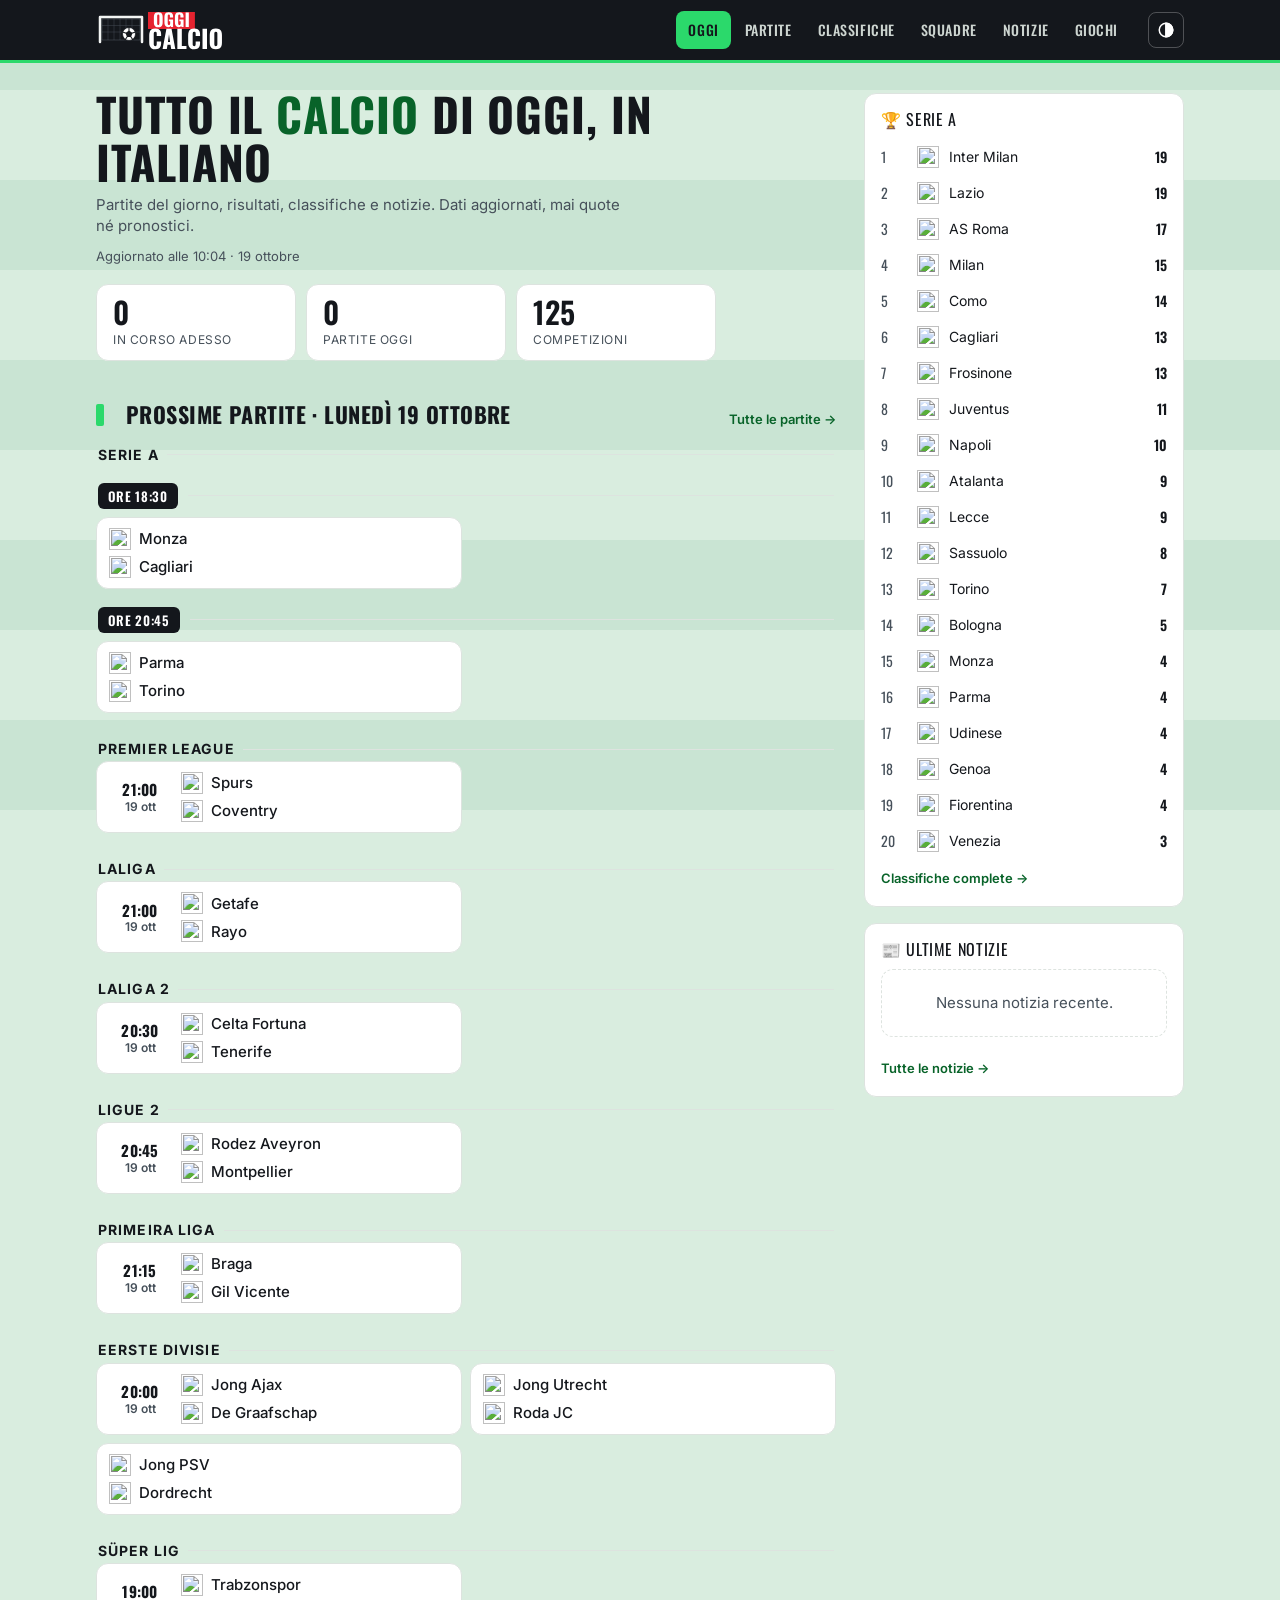
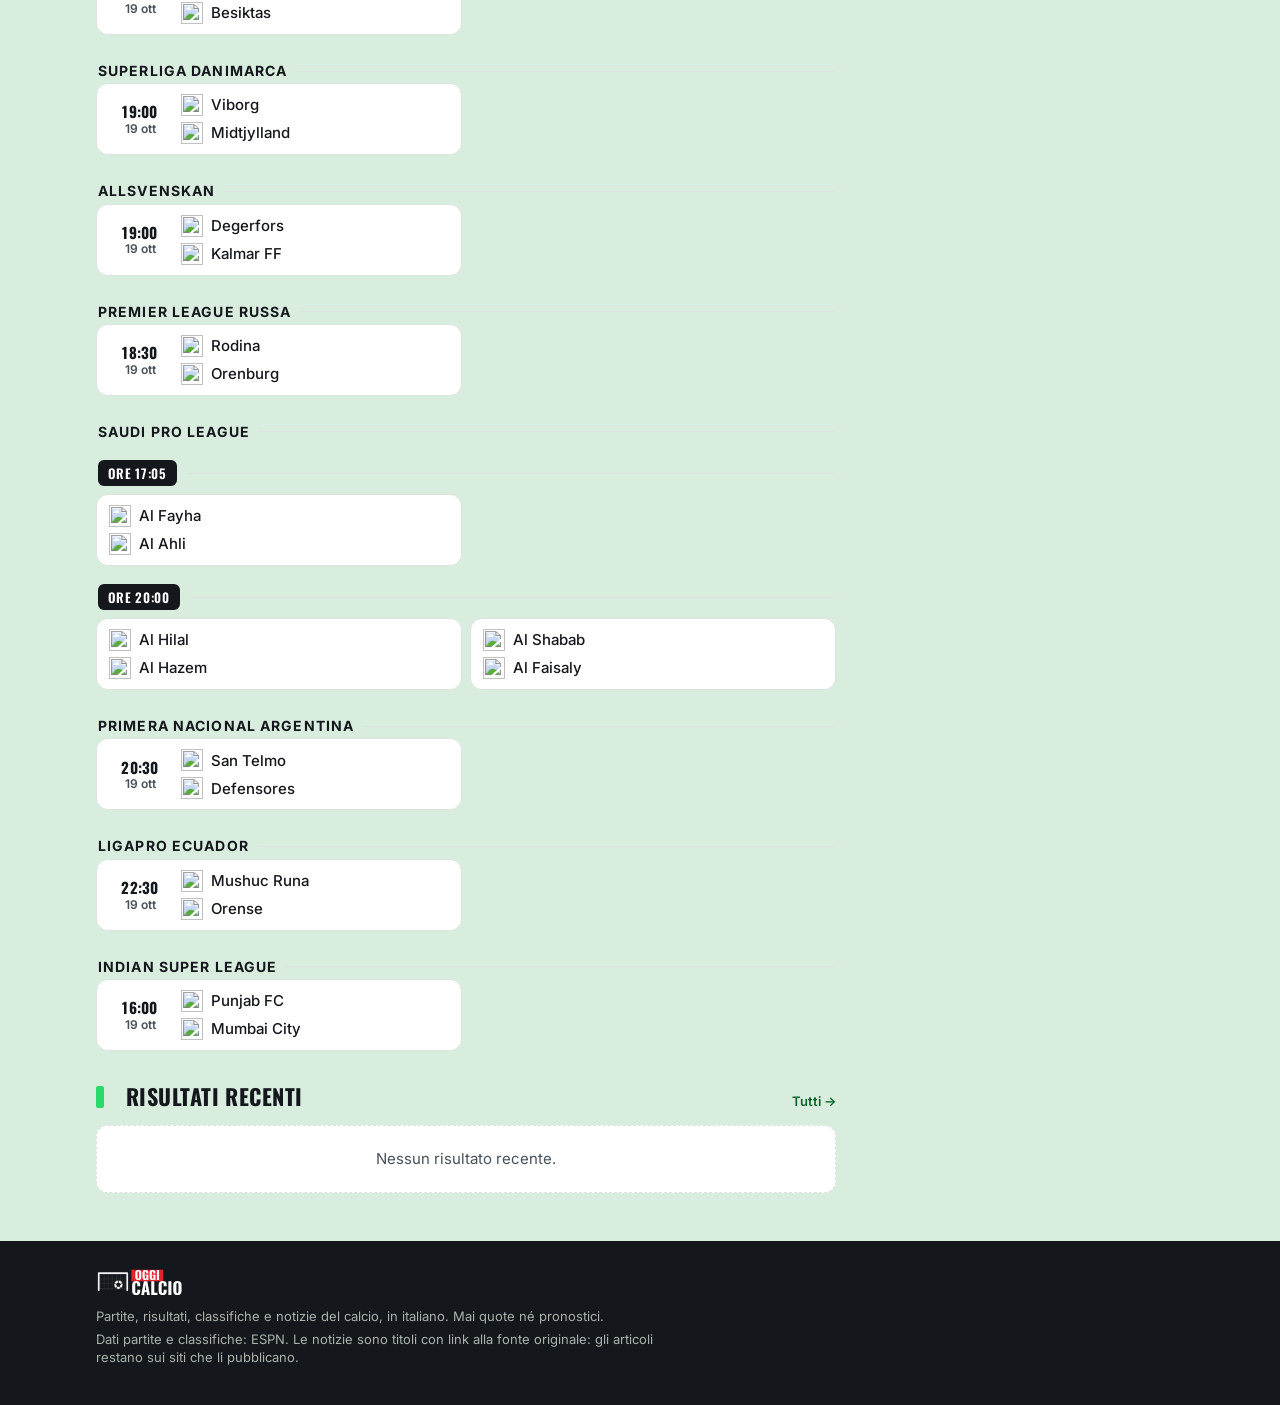
==== index.html @ 5e2169d1 "Stemma e nome squadra cliccabili: aprono la rosa per ruolo Co-Authored-By: Claude Sonnet 5.5 <norepl" ====
<!doctype html>
<html lang="it">
<head>
<meta charset="utf-8">
<meta name="viewport" content="width=device-width, initial-scale=1">
<link rel="icon" type="image/png" href="img/favicon-64.png?v=2">
<link rel="apple-touch-icon" href="img/apple-touch-icon.png?v=2">
<link rel="manifest" href="manifest.json">
<meta name="apple-mobile-web-app-capable" content="yes">
<meta name="mobile-web-app-capable" content="yes">
<meta name="apple-mobile-web-app-title" content="Calcio Oggi">
<meta name="theme-color" content="#14171c">
<title>Calcio Oggi — Partite, risultati e classifiche del calcio</title>
<meta name="description" content="Partite di oggi, risultati, classifiche di Serie A, Champions e dei principali campionati, e le notizie dal mondo del calcio, in italiano.">
<meta property="og:type" content="website">
<meta property="og:site_name" content="Calcio Oggi">
<meta property="og:title" content="Calcio Oggi — Partite, risultati e classifiche del calcio">
<meta property="og:description" content="Partite di oggi, risultati, classifiche di Serie A, Champions e dei principali campionati, e le notizie dal mondo del calcio, in italiano.">
<meta property="og:image" content="https://giovannirosso05-code.github.io/calcio-oggi/img/og-image.png">
<meta property="og:url" content="https://giovannirosso05-code.github.io/calcio-oggi/index.html">
<meta name="twitter:card" content="summary_large_image">
<link rel="canonical" href="https://giovannirosso05-code.github.io/calcio-oggi/index.html">
<link rel="preconnect" href="https://fonts.googleapis.com">
<link rel="preconnect" href="https://fonts.gstatic.com" crossorigin>
<link href="https://fonts.googleapis.com/css2?family=Oswald:wght@500;600;700&family=Inter:wght@400;500;600;700&display=swap" rel="stylesheet">
<link rel="stylesheet" href="css/style.css?v=11">
<script>try{var t=localStorage.getItem("tema");if(t!=="chiaro"&&t!=="scuro")t=matchMedia("(prefers-color-scheme: dark)").matches?"scuro":"chiaro";document.documentElement.dataset.tema=t}catch(e){document.documentElement.dataset.tema="chiaro"}</script>
</head>
<body>
<a class="skip" href="#contenuto">Vai al contenuto</a>
<header id="site-header" class="site-header"></header>
<main id="contenuto">
<div class="container">
  <div class="home-layout">
    <section class="hero home-hero">
      <h1>Tutto il <span class="accent">calcio</span> di oggi, in italiano</h1>
      <p>Partite del giorno, risultati, classifiche e notizie. Dati aggiornati, mai quote né pronostici.</p>
      <div class="agg" id="agg"></div>
      <div class="stat-strip" id="stat-strip"></div>
    </section>
    <aside class="home-aside">
      <div class="widget">
        <div class="widget-titolo">🏆 Serie A</div>
        <div id="mini-serie-a" data-carica></div>
        <a class="widget-tutti" href="classifiche.html">Classifiche complete →</a>
      </div>
      <div class="widget">
        <div class="widget-titolo">📰 Ultime notizie</div>
        <div id="mini-notizie" data-carica style="padding:0 16px 4px"></div>
        <a class="widget-tutti" href="notizie.html">Tutte le notizie →</a>
      </div>
    </aside>
    <div class="home-main">
      <div id="blocco-live" hidden>
        <h2 class="section-title"><span><i class="live-punto" aria-hidden="true"></i> In campo adesso</span></h2>
        <div id="live"></div>
      </div>
      <h2 class="section-title"><span id="titolo-oggi">Partite di oggi</span> <a class="tutti" href="partite.html">Tutte le partite →</a></h2>
      <div id="oggi" data-carica><div class="vuoto">Caricamento…</div></div>
      <h2 class="section-title"><span>Risultati recenti</span> <a class="tutti" href="partite.html">Tutti →</a></h2>
      <div id="recenti" data-carica></div>
    </div>
  </div>
</div>
</main>
<footer id="site-footer" class="site-footer"></footer>
<script type="module" src="js/home.js?v=11"></script>
</body>
</html>
---- css/style.css ----
/* Calcio Oggi — stesso impianto di Smash Oggi: header scuro, box colorato, sezioni a card, tema chiaro/scuro */
:root {
  --scuro: #14171c;
  --accento: #2bd96b;
  --accento-testo: #086329;
  --bg: #d9eddf;
  --card: #ffffff;
  --testo: #14171c;
  --tenue: #46505a;
  --linea: #dde3df;
  --live: #e5384b;
  --zona-ok: #2bd96b;
  --raggio: 12px;
  --font: "Inter", -apple-system, BlinkMacSystemFont, "Segoe UI", sans-serif;
  --font-titoli: "Oswald", "Arial Narrow", Impact, sans-serif;
  --erba-1: #d9eddf;
  --erba-2: #c9e4d3;
  color-scheme: light;
}
:root[data-tema="scuro"] {
  --bg: #0b0d10;
  --card: #161a20;
  --testo: #eef2ef;
  --tenue: #9aa5ae;
  --linea: #262c34;
  --accento-testo: #2bd96b;
  --erba-1: #11301f;
  --erba-2: #0b2015;
  color-scheme: dark;
}
* { box-sizing: border-box; }
html { -webkit-text-size-adjust: 100%; }
body { margin: 0; min-height: 100vh; display: flex; flex-direction: column; font: 15px/1.45 var(--font); background: var(--bg); color: var(--testo); }
/* sfondo: strisce d'erba e le linee di un campo da calcio, morbide, dietro a schede che restano su fondo pieno */
body::before { content: ""; position: fixed; inset: 0; z-index: -1; pointer-events: none;
  background: repeating-linear-gradient(0deg, var(--erba-1) 0, var(--erba-1) 90px, var(--erba-2) 90px, var(--erba-2) 180px); }
a { color: inherit; text-decoration: none; }
img { max-width: 100%; }
button { font: inherit; color: inherit; cursor: pointer; }
.container { max-width: 1120px; margin: 0 auto; padding: 0 16px; }
.skip { position: absolute; left: -999px; }
.skip:focus { left: 8px; top: 8px; background: var(--accento); color: var(--scuro); padding: 8px 12px; z-index: 99; }
:focus-visible { outline: 3px solid var(--accento); outline-offset: 2px; }

/* ---------- Header ---------- */
main { flex: 1 0 auto; }
.site-header { background: var(--scuro); color: #fff; position: sticky; top: 0; z-index: 20; border-bottom: 3px solid var(--accento); }
.site-header .container { display: flex; align-items: center; gap: 18px; min-height: 60px; }
.logo { display: flex; align-items: center; }
.logo img { height: 44px; width: auto; display: block; }
.nav { display: flex; gap: 2px; margin-left: auto; overflow-x: auto; scrollbar-width: none; }
.nav::-webkit-scrollbar { display: none; }
.nav a { padding: 9px 12px; border-radius: 8px; font-family: var(--font-titoli); font-weight: 500; letter-spacing: .04em; text-transform: uppercase; font-size: 14px; color: #cdd5d0; white-space: nowrap; }
.nav a:hover { background: rgba(255, 255, 255, .08); color: #fff; }
.nav a[aria-current="page"] { background: var(--accento); color: var(--scuro); }
.tema-btn { display: grid; place-items: center; background: transparent; border: 1px solid rgba(255, 255, 255, .25); border-radius: 8px; width: 36px; height: 36px; color: #fff; flex: none; }
@media (max-width: 720px) {
  .site-header .container { flex-wrap: wrap; padding-top: 8px; padding-bottom: 8px; gap: 8px 12px; }
  .logo img { height: 38px; }
  .nav { order: 3; width: 100%; margin-left: 0; }
  .tema-btn { margin-left: auto; }
}

/* ---------- Hero e titoli ---------- */
.hero { padding: 26px 0 8px; }
.hero h1, .section-title { font-family: var(--font-titoli); text-transform: uppercase; letter-spacing: .02em; margin: 0; }
.hero h1 { font-size: clamp(30px, 6vw, 46px); line-height: 1.05; }
.accent { color: var(--accento-testo); }
.hero p { color: var(--tenue); margin: 8px 0 0; max-width: 60ch; }
.agg { color: var(--tenue); font-size: 13px; margin-top: 10px; }
.section-title { font-size: 22px; margin: 30px 0 12px; display: flex; align-items: baseline; justify-content: space-between; gap: 12px; }
.section-title::before { content: ""; width: 8px; height: 22px; background: var(--accento); border-radius: 2px; align-self: center; margin-right: 10px; flex: none; }
.section-title > span { flex: 1; }
.tutti { font-family: var(--font); font-size: 13px; text-transform: none; letter-spacing: 0; color: var(--accento-testo); font-weight: 600; }
.nota { color: var(--tenue); font-size: 13px; }
.vuoto { background: var(--card); border: 1px dashed var(--linea); border-radius: var(--raggio); padding: 22px; text-align: center; color: var(--tenue); }

/* ---------- Numeri ---------- */
.stat-strip { display: flex; gap: 10px; margin-top: 18px; flex-wrap: wrap; }
.stat { background: var(--card); border: 1px solid var(--linea); border-radius: var(--raggio); padding: 10px 16px; min-width: 100px; flex: 1 1 0; max-width: 200px; }
.stat .value { font-family: var(--font-titoli); font-size: 30px; font-weight: 600; display: flex; align-items: center; gap: 8px; line-height: 1.1; }
.stat .label { color: var(--tenue); font-size: 12px; text-transform: uppercase; letter-spacing: .05em; }
.live-punto { width: 10px; height: 10px; border-radius: 50%; background: var(--live); display: inline-block; animation: pulsa 1.4s infinite; }
@keyframes pulsa { 50% { opacity: .25; } }
@media (prefers-reduced-motion: reduce) { .live-punto { animation: none; } }

/* ---------- Layout home ---------- */
.home-layout { display: grid; grid-template-columns: minmax(0, 1fr) 320px; gap: 0 28px; }
.home-aside { grid-column: 2; grid-row: 1 / span 2; padding-top: 30px; display: flex; flex-direction: column; gap: 16px; }
.home-hero { grid-column: 1; }
.home-main { grid-column: 1; }
@media (max-width: 900px) {
  /* su telefono prima le partite, poi i box laterali */
  .home-layout { display: flex; flex-direction: column; }
  .home-hero { order: 1; }
  .home-main { order: 2; }
  .home-aside { order: 3; padding-top: 10px; }
}
.widget { background: var(--card); border: 1px solid var(--linea); border-radius: var(--raggio); padding: 14px 0 6px; overflow: hidden; }
.widget-titolo { font-family: var(--font-titoli); text-transform: uppercase; letter-spacing: .04em; font-size: 16px; padding: 0 16px 8px; }
.widget-tutti { display: block; padding: 10px 16px 12px; font-size: 13px; font-weight: 600; color: var(--accento-testo); }

/* ---------- Partite ---------- */
.gruppo-lega { margin-bottom: 26px; }
.lega-nome { font-size: 14px; font-weight: 700; text-transform: uppercase; letter-spacing: .08em; color: var(--testo); margin: 14px 2px 2px; display: flex; align-items: center; gap: 8px; }
.lega-nome::after { content: ""; flex: 1; height: 1px; background: var(--linea); }
.fascia { display: flex; align-items: center; gap: 10px; margin: 18px 2px 8px; font: 600 13px var(--font-titoli); letter-spacing: .06em; text-transform: uppercase; color: var(--testo); }
.fascia span { background: var(--scuro); color: #fff; border-radius: 6px; padding: 3px 10px; }
.fascia::after { content: ""; flex: 1; height: 1px; background: var(--linea); }
:root[data-tema="scuro"] .fascia span { background: var(--accento); color: var(--scuro); }
.griglia-partite { display: grid; grid-template-columns: repeat(auto-fill, minmax(290px, 1fr)); gap: 8px; }
.partita { display: grid; grid-template-columns: 62px 1fr auto; align-items: center; gap: 10px; background: var(--card); border: 1px solid var(--linea); border-radius: var(--raggio); padding: 10px 12px; position: relative; }
.partita.senza-stato { grid-template-columns: 1fr auto; }
.partita.live { border-color: var(--live); box-shadow: 0 0 0 1px var(--live) inset; }
.p-stato { font-size: 12px; color: var(--tenue); line-height: 1.25; text-align: center; font-weight: 600; }
.p-stato b { display: block; font-size: 15px; color: var(--testo); font-family: var(--font-titoli); letter-spacing: .02em; }
.partita.live .p-stato { color: var(--live); }
.partita.live .p-stato b { color: var(--live); }
.p-squadre { display: flex; flex-direction: column; gap: 6px; min-width: 0; }
.p-sq { display: flex; align-items: center; gap: 8px; min-width: 0; }
.p-sq img, .logo-sq { width: 22px; height: 22px; object-fit: contain; flex: none; }
.logo-sq-vuoto { width: 22px; height: 22px; border-radius: 50%; background: var(--linea); flex: none; }
.p-sq span { overflow: hidden; text-overflow: ellipsis; white-space: nowrap; font-weight: 500; }
.p-sq.vince span { font-weight: 700; }
.p-gol { display: flex; flex-direction: column; gap: 6px; text-align: right; font-family: var(--font-titoli); font-size: 18px; font-weight: 600; min-width: 22px; }
.p-gol b { line-height: 22px; height: 22px; }
.p-sq.vince + .p-sq, .p-sq + .p-sq.vince { }
.partita-link { position: absolute; inset: 0; border-radius: var(--raggio); }
.partita { cursor: default; }

/* ---------- Filtri e navigazione giorno ---------- */
.filtri { display: flex; flex-wrap: wrap; gap: 8px; margin: 14px 0; }
.pill { background: var(--card); border: 1px solid var(--linea); border-radius: 999px; padding: 6px 14px; font-size: 14px; font-weight: 500; }
.pill:has(.lg) { display: inline-flex; align-items: center; gap: 8px; padding: 6px 14px 6px 10px; }
.lg { width: 20px; height: 20px; object-fit: contain; }
.lg-scuro { display: none; }
:root[data-tema="scuro"] .lg-chiaro { display: none; }
:root[data-tema="scuro"] .lg-scuro { display: inline; }
.pill[aria-pressed="true"], .pill[aria-selected="true"] { background: var(--scuro); color: #fff; border-color: var(--scuro); }
:root[data-tema="scuro"] .pill[aria-pressed="true"], :root[data-tema="scuro"] .pill[aria-selected="true"] { background: var(--accento); color: var(--scuro); border-color: var(--accento); }
.giorno-nav { display: flex; align-items: center; gap: 8px; margin: 16px 0 4px; flex-wrap: wrap; }
.giorno-freccia { width: 40px; height: 40px; border-radius: 10px; border: 1px solid var(--linea); background: var(--card); font-size: 20px; }
.giorno-freccia:disabled { opacity: .35; cursor: default; }
.giorno-scelta { position: relative; display: flex; align-items: center; gap: 8px; border: 1px solid var(--linea); background: var(--card); border-radius: 10px; padding: 0 14px; height: 40px; font-weight: 600; min-width: 190px; justify-content: center; }
.giorno-scelta input { position: absolute; inset: 0; opacity: 0; width: 100%; cursor: pointer; }

/* ---------- Classifiche ---------- */
.tabella-wrap { background: var(--card); border: 1px solid var(--linea); border-radius: var(--raggio); overflow-x: auto; }
table.classifica { width: 100%; border-collapse: collapse; font-variant-numeric: tabular-nums; }
.classifica th, .classifica td { padding: 9px 8px; text-align: center; border-bottom: 1px solid var(--linea); white-space: nowrap; }
.classifica th { font-size: 11px; text-transform: uppercase; letter-spacing: .06em; color: var(--tenue); font-weight: 700; }
.classifica tr:last-child td { border-bottom: 0; }
.classifica td.sq { text-align: left; }
.classifica .sq-cella { display: flex; align-items: center; gap: 8px; font-weight: 600; }
.classifica .pos { width: 40px; border-left: 4px solid transparent; font-family: var(--font-titoli); font-weight: 600; }
.classifica .pt { font-family: var(--font-titoli); font-size: 17px; font-weight: 600; }
.classifica .opz { display: table-cell; }
@media (max-width: 640px) { .classifica .opz { display: none; } }
.legenda { display: flex; flex-wrap: wrap; gap: 6px 16px; margin: 10px 2px 0; font-size: 12px; color: var(--tenue); }
.legenda i { display: inline-block; width: 10px; height: 10px; border-radius: 2px; margin-right: 6px; vertical-align: -1px; }
.riga-mini { display: grid; grid-template-columns: 26px 22px 1fr auto; gap: 10px; align-items: center; padding: 7px 16px; font-size: 14px; }
.riga-mini .pos { color: var(--tenue); font-family: var(--font-titoli); }
.riga-mini .pt { font-family: var(--font-titoli); font-weight: 600; }

/* ---------- Notizie ---------- */
.lista-notizie { display: grid; gap: 8px; }
.notizia { display: block; background: var(--card); border: 1px solid var(--linea); border-radius: var(--raggio); padding: 12px 14px; }
.notizia:hover { border-color: var(--accento); }
.notizia b { display: block; font-weight: 600; line-height: 1.3; }
.notizia small { color: var(--tenue); display: block; margin-top: 4px; font-size: 12px; }
.notizia .fonte { color: var(--accento-testo); font-weight: 700; }
.notizia p { margin: 6px 0 0; color: var(--tenue); font-size: 13px; }
.badge-cit { display: inline-block; background: var(--accento); color: var(--scuro); font-size: 11px; font-weight: 700; padding: 1px 7px; border-radius: 999px; margin-right: 6px; vertical-align: 1px; }

/* ---------- Footer ---------- */
.site-footer { margin-top: 48px; background: var(--scuro); color: #a9b3ac; padding: 26px 0 34px; font-size: 13px; }
.site-footer img { height: 30px; margin-bottom: 10px; display: block; }
.site-footer p { margin: 4px 0; max-width: 70ch; }
.site-footer a { color: #fff; text-decoration: underline; }

/* ---------- Giochi ---------- */
.filtri { display: flex; gap: 8px; flex-wrap: wrap; margin: 14px 0; }
.gioco { background: var(--card); border: 1px solid var(--linea); border-radius: var(--raggio); padding: 18px; max-width: 640px; }
.gioco h2 { font-family: var(--font-titoli); text-transform: uppercase; margin: 0 0 4px; font-size: 24px; }
.gioco .regola { color: var(--tenue); margin: 0 0 14px; }
.gioco .stato { display: flex; justify-content: space-between; gap: 10px; font-weight: 600; margin-bottom: 10px; flex-wrap: wrap; }
.barra { height: 10px; background: var(--linea); border-radius: 99px; overflow: hidden; margin-bottom: 14px; }
.barra > i { display: block; height: 100%; background: var(--accento); transition: width .3s; }
.barra.basso > i { background: var(--live); }
.btn { background: var(--accento); color: var(--scuro); border: 0; border-radius: 10px; padding: 11px 18px; font-weight: 700; }
.btn.sec { background: var(--card); color: var(--testo); border: 1px solid var(--linea); }
.btn:disabled { opacity: .45; cursor: default; }
.gioco input[type=range] { width: 100%; accent-color: var(--accento); }
.grande { font-family: var(--font-titoli); font-size: 40px; line-height: 1.1; }
.esito { margin: 12px 0; padding: 10px 12px; border-radius: 10px; background: var(--bg); }
.esito.ok { border-left: 4px solid var(--accento); }
.esito.no { border-left: 4px solid var(--live); }
.opzioni { display: grid; gap: 8px; margin-top: 12px; }
.opzioni button { text-align: left; background: var(--bg); border: 1px solid var(--linea); border-radius: 10px; padding: 11px 14px; font-weight: 500; }
.opzioni button.giusta { border-color: var(--accento); background: color-mix(in srgb, var(--accento) 25%, var(--card)); }
.opzioni button.sbagliata { border-color: var(--live); }
.lavagna { width: 100%; height: auto; border-radius: 10px; background: #1c6b3a; display: block; }
.azioni { display: flex; gap: 8px; flex-wrap: wrap; margin-top: 12px; }
.rosa { display: grid; grid-template-columns: repeat(auto-fill, minmax(150px, 1fr)); gap: 8px; margin: 12px 0; }
.rosa button { text-align: left; background: var(--bg); border: 2px solid var(--linea); border-radius: 10px; padding: 8px 10px; }
.rosa button[aria-pressed="true"] { border-color: var(--accento); background: color-mix(in srgb, var(--accento) 20%, var(--card)); }
.rosa b { display: block; } .rosa small { color: var(--tenue); }
.eventi { padding-left: 20px; } .eventi li { margin: 6px 0; }
.nota { color: var(--tenue); font-size: 12px; margin-top: 14px; }

.video { position: relative; aspect-ratio: 16/9; margin: 12px 0; border-radius: 10px; overflow: hidden; background: #000; }
.video iframe { position: absolute; inset: 0; width: 100%; height: 100%; border: 0; }
/* il filtro attivo è scuro nel tema chiaro (e chiaro nel tema scuro): lo stemma usa la versione che si legge */
.pill[aria-pressed="true"] .lg-chiaro, .pill[aria-selected="true"] .lg-chiaro { display: none; }
.pill[aria-pressed="true"] .lg-scuro, .pill[aria-selected="true"] .lg-scuro { display: inline; }
:root[data-tema="scuro"] .pill[aria-pressed="true"] .lg-scuro, :root[data-tema="scuro"] .pill[aria-selected="true"] .lg-scuro { display: none; }
:root[data-tema="scuro"] .pill[aria-pressed="true"] .lg-chiaro, :root[data-tema="scuro"] .pill[aria-selected="true"] .lg-chiaro { display: inline; }

/* ---------- riquadri: giochi e campionati ---------- */
.carte { display: grid; grid-template-columns: repeat(auto-fill, minmax(230px, 1fr)); gap: 14px; margin: 8px 0 24px; }
.carta { display: flex; flex-direction: column; background: var(--card); border: 1px solid var(--linea); border-top: 4px solid var(--accento); border-radius: var(--raggio); padding: 18px; min-height: 170px; transition: transform .12s, box-shadow .12s; }
.carta:hover, .carta-lega:hover { transform: translateY(-2px); box-shadow: 0 6px 18px rgba(0,0,0,.12); }
.carta h2 { font: 700 22px var(--font-titoli); text-transform: uppercase; margin: 0 0 8px; }
.carta p { margin: 0; color: var(--tenue); font-size: 14px; flex: 1; }
.carta .vai { margin-top: 12px; font-weight: 700; color: var(--accento-testo, var(--testo)); }
.carte-lega { grid-template-columns: repeat(auto-fill, minmax(160px, 1fr)); }
.carta-lega { display: flex; flex-direction: column; align-items: center; justify-content: center; gap: 12px; background: var(--card); border: 1px solid var(--linea); border-radius: var(--raggio); padding: 22px 12px; min-height: 150px; text-align: center; font: 600 17px var(--font-titoli); text-transform: uppercase; transition: transform .12s, box-shadow .12s; }
.carta-lega .lg { width: 64px; height: 64px; }
.titolo-lega { display: flex; align-items: center; gap: 12px; font: 700 28px var(--font-titoli); text-transform: uppercase; margin: 6px 0 12px; }
.titolo-lega .lg { width: 40px; height: 40px; }
.cerca { width: 100%; max-width: 420px; padding: 11px 16px; border: 1px solid var(--linea); border-radius: 999px; background: var(--card); color: var(--testo); font: 500 15px var(--font); margin: 4px 0 6px; }
.indietro { display: inline-block; font-weight: 600; color: var(--tenue); padding: 4px 0; }
.indietro:hover { color: var(--testo); }
/* tema scuro: gli stemmi neri (Juventus, Spurs, Lecce…) spariscono sul fondo, quindi un cerchio chiaro dietro */
:root[data-tema="scuro"] .p-sq img, :root[data-tema="scuro"] .sq-cella img, :root[data-tema="scuro"] .widget img.logo-sq { background: rgba(255,255,255,.92); border-radius: 50%; padding: 2px; }

/* ---------- schede: squadra, giocatore, partita ---------- */
.partita-link { position: absolute; inset: 0; border-radius: var(--raggio); z-index: 1; }
.nome-sq, .lk { position: relative; z-index: 2; }
.nome-sq:hover, .lk:hover { text-decoration: underline; }
.partita:hover { border-color: var(--accento); }
.scheda-testa { display: flex; align-items: center; gap: 20px; margin: 6px 0 18px; padding: 20px; background: var(--card); border: 1px solid var(--linea); border-left: 6px solid var(--col, var(--accento)); border-radius: var(--raggio); }
.scheda-testa h1 { margin: 0 0 4px; font: 700 clamp(26px, 5vw, 38px) var(--font-titoli); text-transform: uppercase; line-height: 1.05; }
.scheda-testa p { margin: 3px 0; }
.tenue { color: var(--tenue); }
.dati-griglia { display: grid; grid-template-columns: repeat(auto-fill, minmax(140px, 1fr)); gap: 10px; margin-bottom: 20px; }
.dati-griglia div { background: var(--card); border: 1px solid var(--linea); border-radius: var(--raggio); padding: 10px 14px; }
.dati-griglia small { display: block; color: var(--tenue); font-size: 12px; text-transform: uppercase; letter-spacing: .05em; }
.dati-griglia b { font-size: 16px; }
.foto { position: relative; display: inline-flex; align-items: center; justify-content: center; flex: none; background: var(--linea); border-radius: 50%; overflow: hidden; width: 90px; height: 90px; }
.foto img { width: 100%; height: 100%; object-fit: cover; object-position: top; }
.foto b { position: absolute; font: 700 22px var(--font-titoli); color: var(--tenue); z-index: 0; }
.foto img { position: relative; z-index: 1; }
.foto-s { width: 44px; height: 44px; } .foto-s b { font-size: 15px; }
.foto-l { width: 110px; height: 110px; } .foto-l b { font-size: 34px; }
.elenco-giocatori { display: grid; grid-template-columns: repeat(auto-fill, minmax(250px, 1fr)); gap: 8px; margin-bottom: 8px; }
.riga-giocatore { display: flex; align-items: center; gap: 12px; background: var(--card); border: 1px solid var(--linea); border-radius: var(--raggio); padding: 8px 12px; }
.riga-giocatore:hover { border-color: var(--accento); }
.riga-giocatore span { display: flex; flex-direction: column; min-width: 0; }
.riga-giocatore small { color: var(--tenue); }
.num { font: 700 13px var(--font-titoli); font-style: normal; display: inline-block; min-width: 24px; text-align: center; background: var(--scuro); color: #fff; border-radius: 6px; padding: 1px 5px; margin-right: 6px; }
.match-testa { background: var(--card); border: 1px solid var(--linea); border-radius: var(--raggio); padding: 18px; margin: 6px 0 18px; text-align: center; }
.match-riga { display: grid; grid-template-columns: 1fr auto 1fr; align-items: center; gap: 12px; margin-top: 10px; }
.m-sq { display: flex; flex-direction: column; align-items: center; gap: 8px; font: 600 18px var(--font-titoli); text-transform: uppercase; }
.m-punti b { display: block; font: 700 clamp(34px, 8vw, 54px) var(--font-titoli); }
.m-punti small { color: var(--tenue); font-weight: 600; }
.cronaca { list-style: none; margin: 0 0 8px; padding: 0; background: var(--card); border: 1px solid var(--linea); border-radius: var(--raggio); }
.cronaca li { display: grid; grid-template-columns: 52px 28px 1fr auto; gap: 8px; padding: 8px 14px; border-bottom: 1px solid var(--linea); align-items: center; }
.cronaca li:last-child { border-bottom: 0; }
.cronaca .min { font: 700 14px var(--font-titoli); color: var(--tenue); }
.confronti { background: var(--card); border: 1px solid var(--linea); border-radius: var(--raggio); padding: 6px 14px; }
.conf { display: grid; grid-template-columns: 64px 1fr 64px; text-align: center; padding: 7px 0; border-bottom: 1px solid var(--linea); }
.conf:last-child { border-bottom: 0; } .conf span { color: var(--tenue); }
.due-colonne { display: grid; grid-template-columns: repeat(auto-fit, minmax(300px, 1fr)); gap: 18px; }
.formazione .section-title { font-size: 20px; }
.campo { background: repeating-linear-gradient(0deg, #2f8f4e 0, #2f8f4e 48px, #2a8247 48px, #2a8247 96px); border-radius: var(--raggio); padding: 18px 6px; display: flex; flex-direction: column; gap: 20px; border: 2px solid rgba(255,255,255,.5); }
.fila { display: flex; justify-content: space-around; align-items: flex-start; }
.gioc { display: flex; flex-direction: column; align-items: center; width: 74px; color: #fff; text-align: center; font-size: 12px; font-weight: 600; text-shadow: 0 1px 2px rgba(0,0,0,.6); }
.gioc i { font: 700 15px var(--font-titoli); font-style: normal; background: #fff; color: #14171c; width: 30px; height: 30px; border-radius: 50%; display: flex; align-items: center; justify-content: center; margin-bottom: 3px; text-shadow: none; }
.liste { list-style: none; margin: 8px 0; padding: 0; columns: 2; } .liste li { padding: 3px 0; break-inside: avoid; }
.sotto { font: 600 14px var(--font-titoli); text-transform: uppercase; color: var(--tenue); margin: 14px 0 0; }
.ev { font-weight: 700; } .ev.su { color: #1a9d4a; } .ev.giu { color: #d33; }
@media (max-width: 560px) { .scheda-testa { flex-direction: column; text-align: center; } .liste { columns: 1; } .m-sq { font-size: 15px; } .cronaca li { grid-template-columns: 44px 24px 1fr; } .cronaca li small { display: none; } }

/* filtri dei campionati: una sola riga che scorre di lato (i campionati sono tanti) */
#filtri.filtri { flex-wrap: nowrap; overflow-x: auto; padding-bottom: 6px; scrollbar-width: thin; -webkit-overflow-scrolling: touch; }
#filtri.filtri .pill { flex: none; white-space: nowrap; }

/* ---------- cronaca a due colonne ---------- */
.cron { align-items: start; }
.cron-sq { background: var(--card); border: 1px solid var(--linea); border-radius: var(--raggio); overflow: hidden; }
.cron-sq header { display: flex; align-items: center; gap: 14px; padding: 14px 16px; background: var(--scuro); color: #fff; }
.cron-sq header b { display: block; font: 700 22px var(--font-titoli); text-transform: uppercase; }
.cron-sq header small { color: #b9c3bd; }
.cron-sq ul { list-style: none; margin: 0; padding: 4px 0; }
.cron-sq li { display: grid; grid-template-columns: 52px 34px 1fr; gap: 6px; align-items: center; padding: 10px 16px; border-bottom: 1px solid var(--linea); }
.cron-sq li:last-child { border-bottom: 0; }
.cron-sq .min { font: 700 18px var(--font-titoli); color: var(--tenue); }
.cron-sq .ic { font-size: 22px; text-align: center; }
.cron-sq .tx b { display: block; font-size: 16px; }
.cron-sq .tx small { color: var(--tenue); }
.cron-sq li.ev-gol { background: rgba(43,217,107,.12); }
.cron-sq li.ev-gol .tx b { font-size: 18px; }
.cron-sq li.ev-cambio .tx b { font-weight: 500; font-size: 15px; }
.vuoto-c { padding: 14px 16px; margin: 0; }
.cart { display: inline-block; width: 16px; height: 22px; border-radius: 3px; }
.cart.g { background: #ffd51f; } .cart.r { background: #e5232f; }
/* ---------- campo orizzontale con le due squadre ---------- */
.forma-testa { display: flex; justify-content: space-between; align-items: center; font: 700 20px var(--font-titoli); text-transform: uppercase; margin: 8px 2px; gap: 10px; flex-wrap: wrap; }
.forma-testa span { display: inline-flex; align-items: center; gap: 8px; }
.campo-scroll { overflow-x: auto; border-radius: var(--raggio); }
.campo-o { position: relative; min-width: 720px; aspect-ratio: 2 / 1; background: repeating-linear-gradient(90deg, #2f8f2f 0, #2f8f2f 8.33%, #297f29 8.33%, #297f29 16.66%); border: 3px solid #1d5f1d; border-radius: var(--raggio); }
.c-linee i { position: absolute; border: 2px solid rgba(255,255,255,.75); }
.c-linee .c-centro { left: 50%; top: 0; bottom: 0; width: 0; border-width: 0 0 0 2px; }
.c-linee .c-centro::after { content: ""; position: absolute; left: -48px; top: calc(50% - 48px); width: 90px; height: 90px; border: 2px solid rgba(255,255,255,.75); border-radius: 50%; }
.c-linee .c-area { top: 20%; height: 60%; width: 16%; }
.c-linee .c-area.sx { left: 0; border-left: 0; } .c-linee .c-area.dx { right: 0; border-right: 0; }
.c-linee .c-porta { top: 38%; height: 24%; width: 5%; border-width: 2px; }
.c-linee .c-porta.sx { left: 0; border-left: 0; } .c-linee .c-porta.dx { right: 0; border-right: 0; }
.c-modulo { position: absolute; top: 8px; font: 700 15px var(--font-titoli); color: rgba(255,255,255,.85); }
.c-modulo.sx { left: 12px; } .c-modulo.dx { right: 12px; }
.campo-o .gioc { position: absolute; transform: translate(-50%, -50%); width: 84px; }
.campo-o .gioc i { margin-bottom: 2px; }
.campo-o .gioc.ospite i { background: #14171c; color: #fff; border: 2px solid #fff; }
.avviso { background: var(--card); border: 1px dashed var(--accento-testo); border-radius: var(--raggio); padding: 10px 14px; margin: 6px 0 10px; }
.piccolo { font-size: 13px; }
@media (max-width: 560px) { .campo-o { min-width: 640px; } .cron-sq li { grid-template-columns: 44px 30px 1fr; } }

/* gol sotto la scheda: due colonne, una per squadra */
.marcatori { grid-column: 1 / -1; display: grid; grid-template-columns: 1fr 1fr; gap: 14px; margin-top: 8px; padding-top: 8px; border-top: 1px dashed var(--linea); font-size: 13px; }
.m-col { display: flex; flex-direction: column; gap: 3px; min-width: 0; }
.m-col.dx { align-items: flex-end; text-align: right; }
.mg { display: inline-flex; align-items: baseline; gap: 5px; }
.mg i { font-style: normal; font-size: 12px; }
.mg b { font-weight: 600; }
.mg small { color: var(--tenue); font-weight: 600; }
.m-col.dx .mg { flex-direction: row-reverse; }

.cerca-partite { flex: 1 1 220px; width: auto; max-width: 340px; margin: 0 0 0 auto; height: 40px; padding: 0 16px; }

.sq-link { display: inline-flex; align-items: center; gap: 8px; color: inherit; text-decoration: none; }
.sq-link:hover span { text-decoration: underline; }
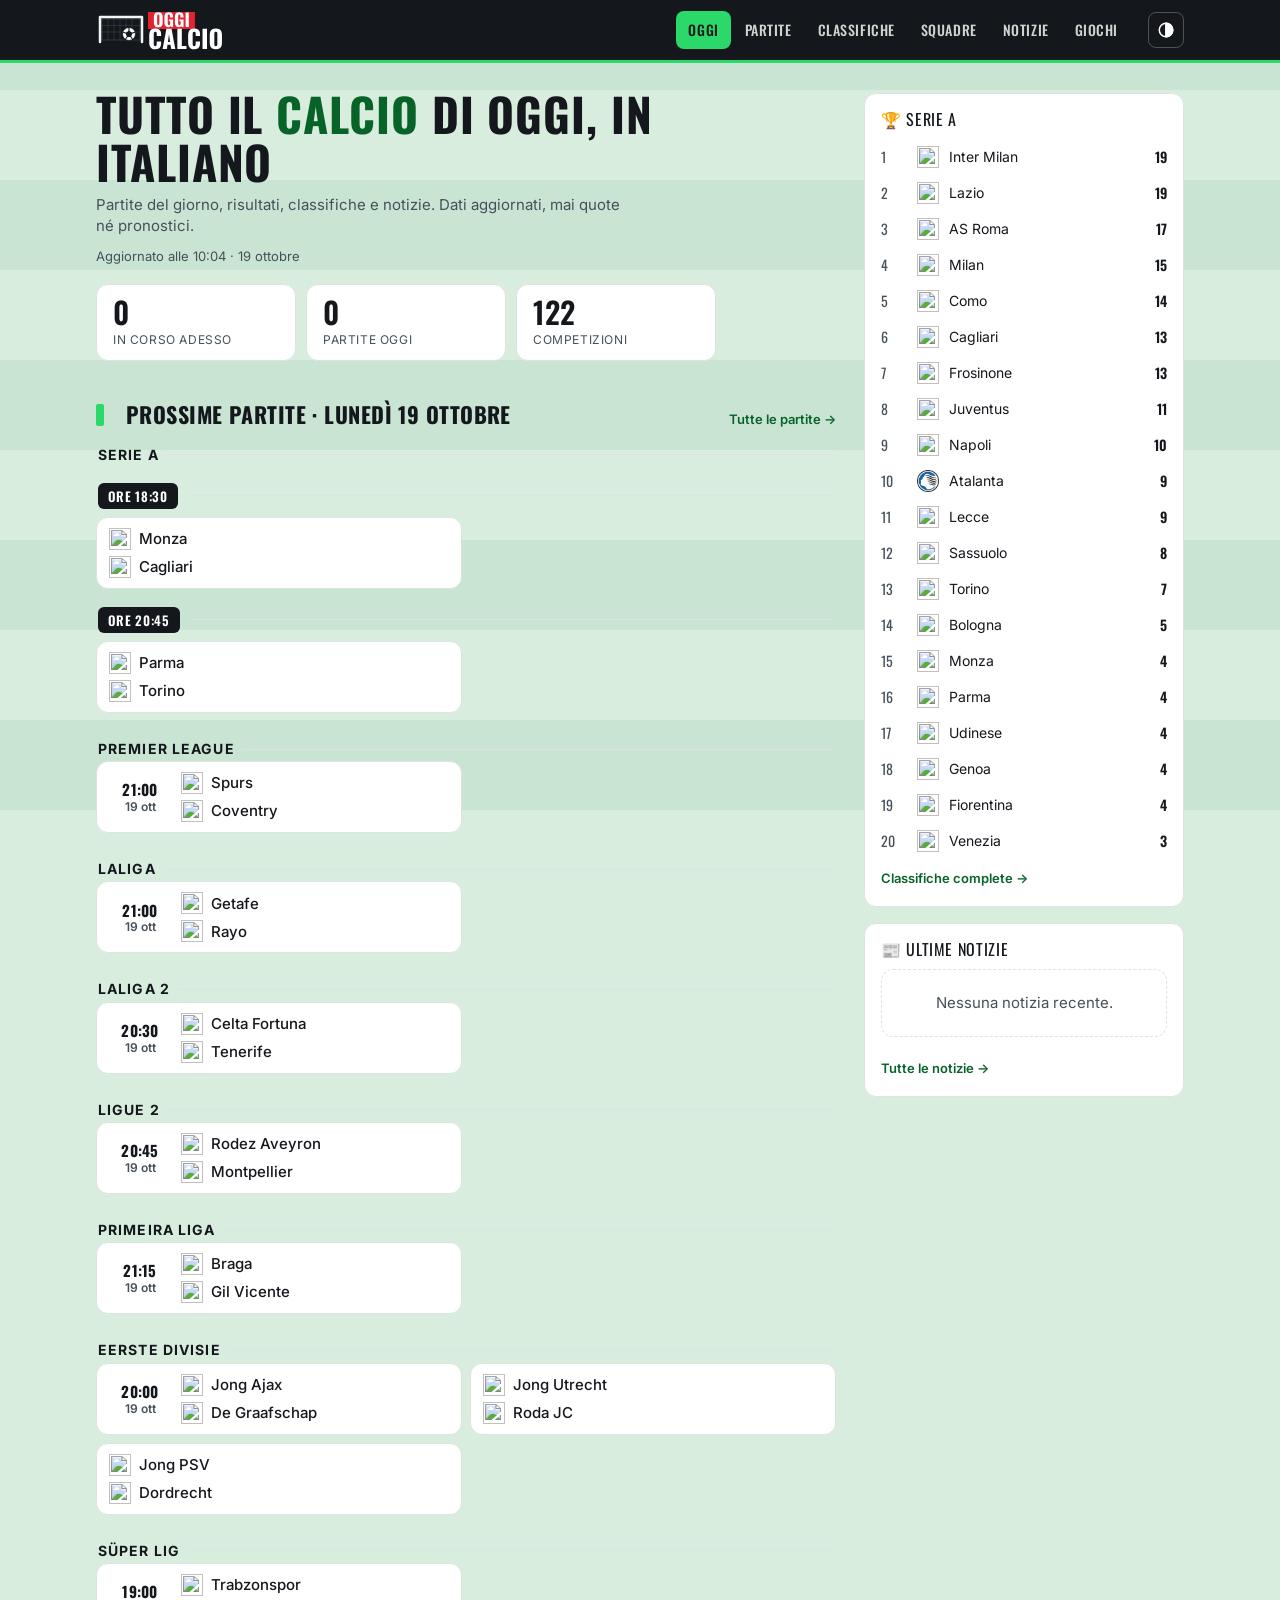
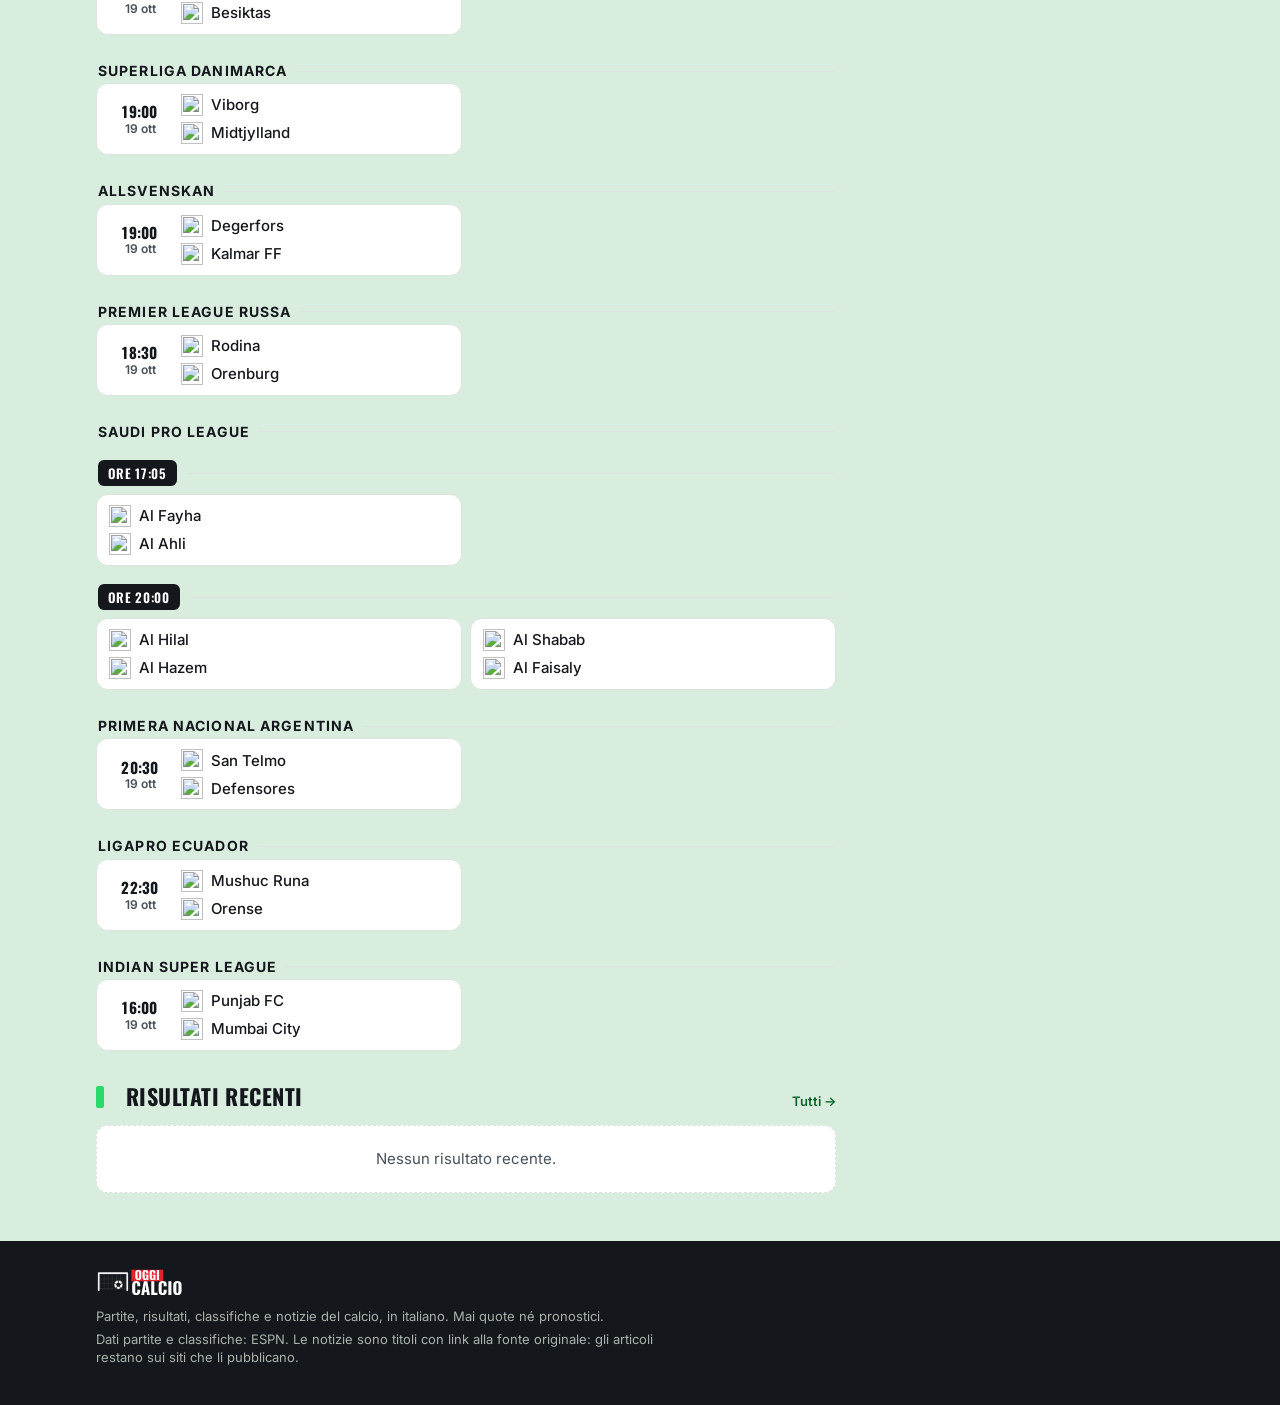
==== commit 354824ca: "Probabili formazioni: segnalati gli espulsi dell'ultima partita (probabili squalificati) Co-Authored" ====
--- a/index.html
+++ b/index.html
@@ -23,7 +23,7 @@
 <link rel="preconnect" href="https://fonts.googleapis.com">
 <link rel="preconnect" href="https://fonts.gstatic.com" crossorigin>
 <link href="https://fonts.googleapis.com/css2?family=Oswald:wght@500;600;700&family=Inter:wght@400;500;600;700&display=swap" rel="stylesheet">
-<link rel="stylesheet" href="css/style.css?v=11">
+<link rel="stylesheet" href="css/style.css?v=12">
 <script>try{var t=localStorage.getItem("tema");if(t!=="chiaro"&&t!=="scuro")t=matchMedia("(prefers-color-scheme: dark)").matches?"scuro":"chiaro";document.documentElement.dataset.tema=t}catch(e){document.documentElement.dataset.tema="chiaro"}</script>
 </head>
 <body>
@@ -64,6 +64,6 @@
 </div>
 </main>
 <footer id="site-footer" class="site-footer"></footer>
-<script type="module" src="js/home.js?v=11"></script>
+<script type="module" src="js/home.js?v=12"></script>
 </body>
 </html>
--- a/css/style.css
+++ b/css/style.css
@@ -340,3 +340,6 @@
 
 .sq-link { display: inline-flex; align-items: center; gap: 8px; color: inherit; text-decoration: none; }
 .sq-link:hover span { text-decoration: underline; }
+
+.gioc.fuori { opacity: .6; }
+.gioc.fuori i { background: #b91c1c; }
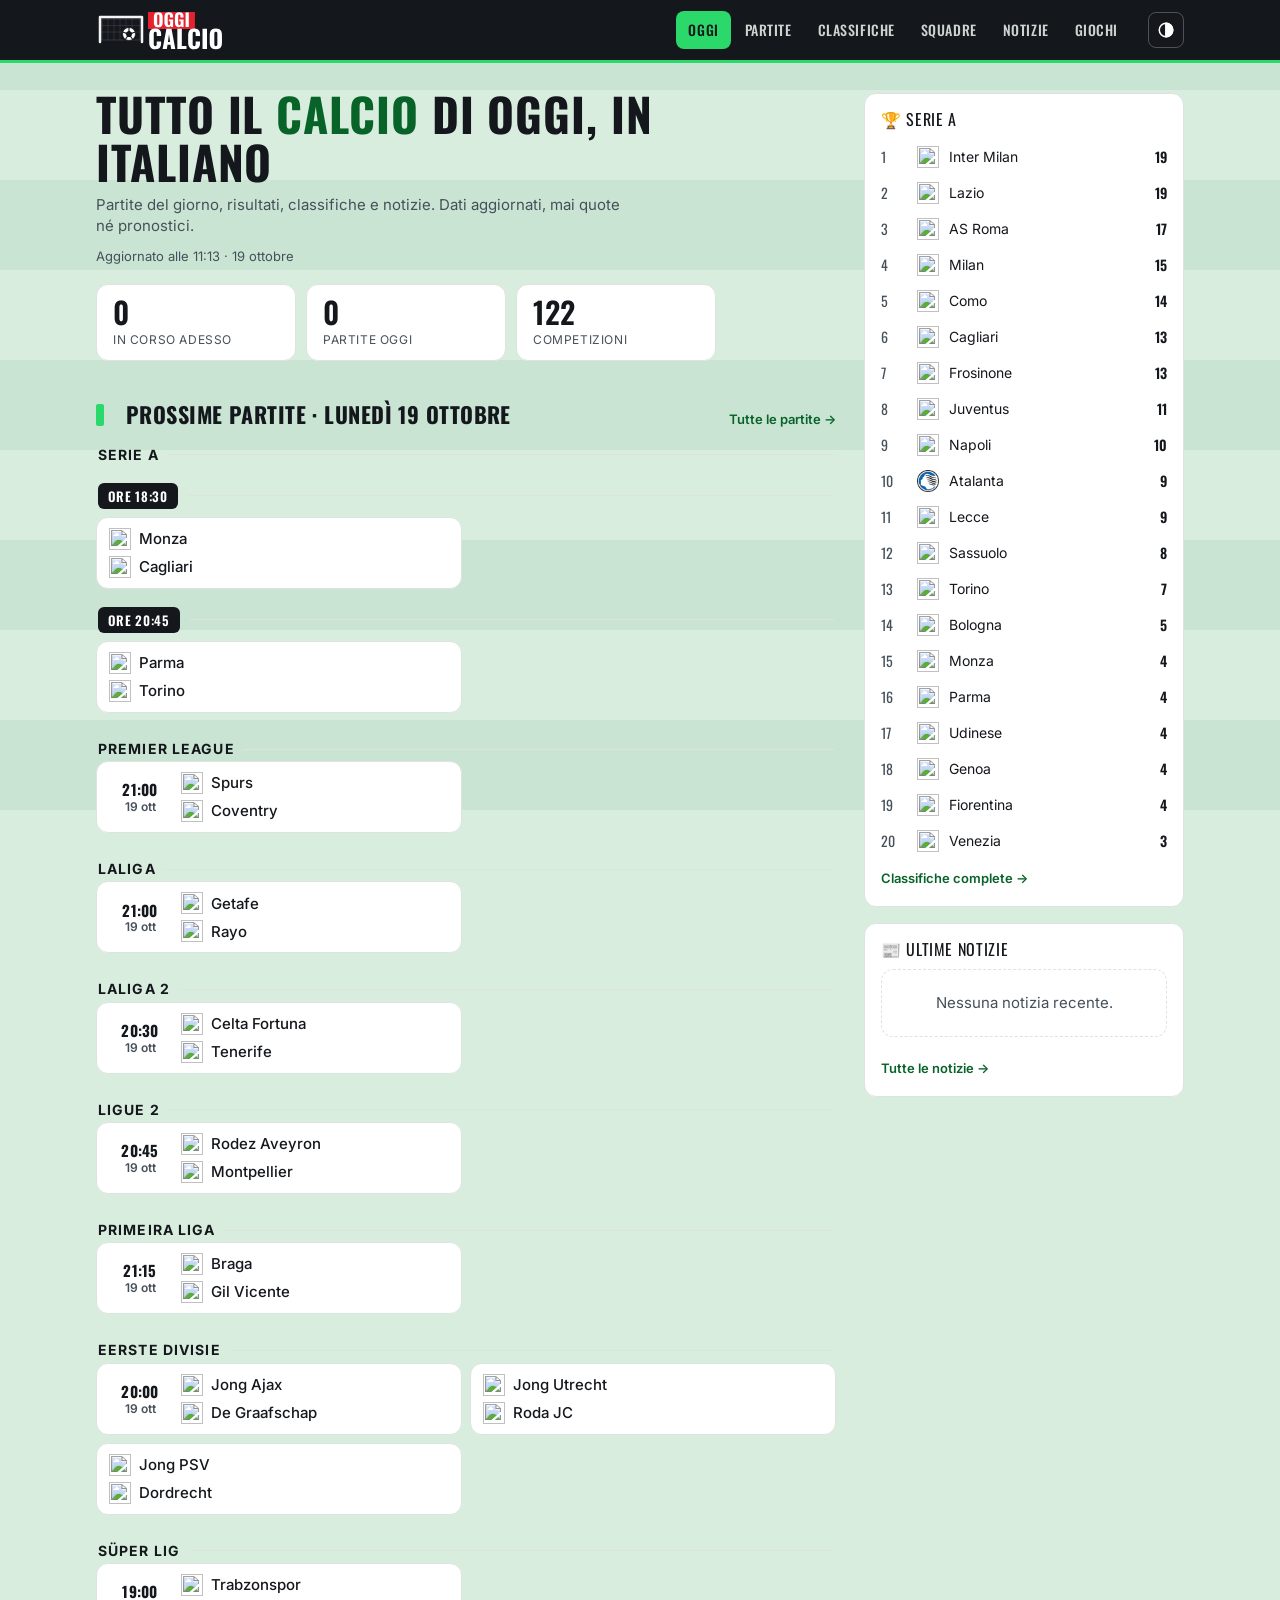
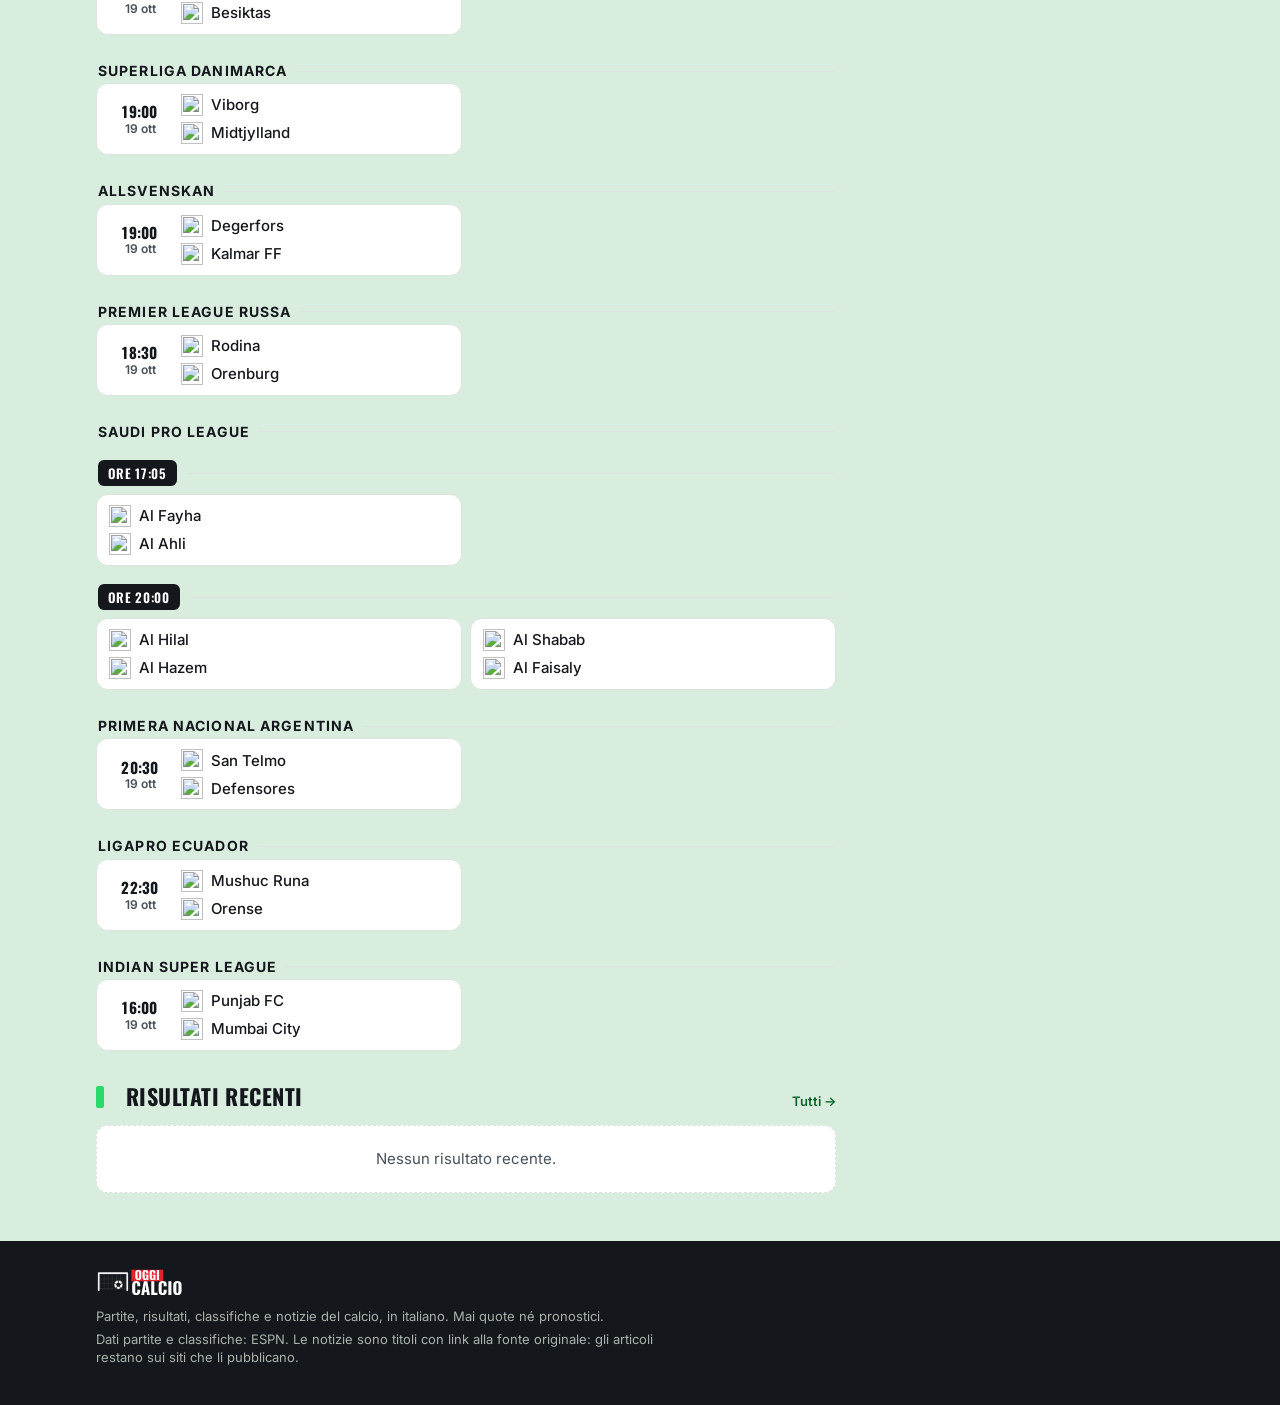
==== commit 5cd5b586: "Ricerca: campionati e coppe trovabili anche senza partite; Coppa Italia con le squadre di Serie A e " ====
--- a/index.html
+++ b/index.html
@@ -23,7 +23,7 @@
 <link rel="preconnect" href="https://fonts.googleapis.com">
 <link rel="preconnect" href="https://fonts.gstatic.com" crossorigin>
 <link href="https://fonts.googleapis.com/css2?family=Oswald:wght@500;600;700&family=Inter:wght@400;500;600;700&display=swap" rel="stylesheet">
-<link rel="stylesheet" href="css/style.css?v=12">
+<link rel="stylesheet" href="css/style.css?v=19">
 <script>try{var t=localStorage.getItem("tema");if(t!=="chiaro"&&t!=="scuro")t=matchMedia("(prefers-color-scheme: dark)").matches?"scuro":"chiaro";document.documentElement.dataset.tema=t}catch(e){document.documentElement.dataset.tema="chiaro"}</script>
 </head>
 <body>
@@ -64,6 +64,6 @@
 </div>
 </main>
 <footer id="site-footer" class="site-footer"></footer>
-<script type="module" src="js/home.js?v=12"></script>
+<script type="module" src="js/home.js?v=19"></script>
 </body>
 </html>
--- a/css/style.css
+++ b/css/style.css
@@ -223,7 +223,9 @@
 .carta h2 { font: 700 22px var(--font-titoli); text-transform: uppercase; margin: 0 0 8px; }
 .carta p { margin: 0; color: var(--tenue); font-size: 14px; flex: 1; }
 .carta .vai { margin-top: 12px; font-weight: 700; color: var(--accento-testo, var(--testo)); }
-.carte-lega { grid-template-columns: repeat(auto-fill, minmax(160px, 1fr)); }
+.carte-lega { grid-template-columns: repeat(5, 1fr); }
+@media (max-width: 820px) { .carte-lega { grid-template-columns: repeat(3, 1fr); } }
+@media (max-width: 480px) { .carte-lega { grid-template-columns: repeat(2, 1fr); } }
 .carta-lega { display: flex; flex-direction: column; align-items: center; justify-content: center; gap: 12px; background: var(--card); border: 1px solid var(--linea); border-radius: var(--raggio); padding: 22px 12px; min-height: 150px; text-align: center; font: 600 17px var(--font-titoli); text-transform: uppercase; transition: transform .12s, box-shadow .12s; }
 .carta-lega .lg { width: 64px; height: 64px; }
 .titolo-lega { display: flex; align-items: center; gap: 12px; font: 700 28px var(--font-titoli); text-transform: uppercase; margin: 6px 0 12px; }
@@ -308,8 +310,8 @@
 /* ---------- campo orizzontale con le due squadre ---------- */
 .forma-testa { display: flex; justify-content: space-between; align-items: center; font: 700 20px var(--font-titoli); text-transform: uppercase; margin: 8px 2px; gap: 10px; flex-wrap: wrap; }
 .forma-testa span { display: inline-flex; align-items: center; gap: 8px; }
-.campo-scroll { overflow-x: auto; border-radius: var(--raggio); }
-.campo-o { position: relative; min-width: 720px; aspect-ratio: 2 / 1; background: repeating-linear-gradient(90deg, #2f8f2f 0, #2f8f2f 8.33%, #297f29 8.33%, #297f29 16.66%); border: 3px solid #1d5f1d; border-radius: var(--raggio); }
+.campo-scroll { border-radius: var(--raggio); }
+.campo-o { position: relative; container-type: inline-size; aspect-ratio: 2 / 1; background: repeating-linear-gradient(90deg, #2f8f2f 0, #2f8f2f 8.33%, #297f29 8.33%, #297f29 16.66%); border: 3px solid #1d5f1d; border-radius: var(--raggio); }
 .c-linee i { position: absolute; border: 2px solid rgba(255,255,255,.75); }
 .c-linee .c-centro { left: 50%; top: 0; bottom: 0; width: 0; border-width: 0 0 0 2px; }
 .c-linee .c-centro::after { content: ""; position: absolute; left: -48px; top: calc(50% - 48px); width: 90px; height: 90px; border: 2px solid rgba(255,255,255,.75); border-radius: 50%; }
@@ -324,7 +326,7 @@
 .campo-o .gioc.ospite i { background: #14171c; color: #fff; border: 2px solid #fff; }
 .avviso { background: var(--card); border: 1px dashed var(--accento-testo); border-radius: var(--raggio); padding: 10px 14px; margin: 6px 0 10px; }
 .piccolo { font-size: 13px; }
-@media (max-width: 560px) { .campo-o { min-width: 640px; } .cron-sq li { grid-template-columns: 44px 30px 1fr; } }
+@media (max-width: 560px) { .cron-sq li { grid-template-columns: 44px 30px 1fr; } }
 
 /* gol sotto la scheda: due colonne, una per squadra */
 .marcatori { grid-column: 1 / -1; display: grid; grid-template-columns: 1fr 1fr; gap: 14px; margin-top: 8px; padding-top: 8px; border-top: 1px dashed var(--linea); font-size: 13px; }
@@ -343,3 +345,49 @@
 
 .gioc.fuori { opacity: .6; }
 .gioc.fuori i { background: #b91c1c; }
+
+.voti-evidenza { display: grid; grid-template-columns: repeat(auto-fit, minmax(150px, 1fr)); gap: 10px; margin-bottom: 16px; }
+.voto-chip { display: grid; gap: 2px; background: var(--card); border: 1px solid var(--linea); border-left: 5px solid var(--accento); border-radius: var(--raggio); padding: 10px 14px; color: inherit; text-decoration: none; position: relative; }
+.voto-chip small { font-size: 11px; text-transform: uppercase; letter-spacing: .06em; color: var(--tenue); }
+.voto-chip b { font-size: 15px; padding-right: 44px; }
+.voto-chip span { position: absolute; right: 12px; top: 50%; transform: translateY(-50%); font: 700 24px var(--font-titoli, inherit); }
+.voto-chip.giu { border-left-color: #b91c1c; }
+.voto-chip.sorp { border-left-color: #d97706; }
+.voti { list-style: none; margin: 0; padding: 0; background: var(--card); border: 1px solid var(--linea); border-radius: var(--raggio); }
+.voti li { display: grid; grid-template-columns: 1fr auto 44px; gap: 10px; align-items: center; padding: 8px 14px; border-bottom: 1px solid var(--linea); }
+.voti li:last-child { border-bottom: 0; }
+.voti li b { text-align: right; }
+.voti b.alto { color: var(--accento); }
+.voti b.basso { color: #b91c1c; }
+.voti b.sv { color: var(--tenue); font-weight: 500; font-size: 13px; }
+
+.gioc em.vp { margin-top: 2px; font: 700 11px var(--font); font-style: normal; text-shadow: none; background: #0b1f12; color: #fff; border-radius: 6px; padding: 1px 5px; white-space: nowrap; }
+.gioc em.vp.sv { background: #6b7280; }
+
+/* campo stretto (telefono): niente nomi sul campo (stanno nell'elenco dei voti), solo maglia e voto, così non serve scorrere di lato */
+@container (max-width: 640px) {
+  .campo-o .gioc { width: 10cqw; }
+  .campo-o .gioc span { display: none; }
+  .campo-o .gioc i { width: 7.2cqw; height: 7.2cqw; font-size: 3.4cqw; border-width: 1px; margin-bottom: 0; }
+  .campo-o .gioc em.vp { font-size: max(8px, 2.9cqw); padding: 0 3px; margin-top: -1px; }
+  .c-modulo { font-size: 3.6cqw; top: 4px; }
+}
+
+.giorno-wrap { position: relative; }
+.giorno-scelta { cursor: pointer; color: inherit; font-family: inherit; font-size: inherit; }
+.calendario { position: absolute; top: 46px; left: 0; z-index: 30; width: 300px; max-width: calc(100vw - 32px); background: var(--card); border: 1px solid var(--linea); border-radius: 16px; padding: 14px; box-shadow: 0 18px 40px rgba(0,0,0,.22); }
+.calendario[hidden] { display: none; }
+.cal-testa { display: flex; align-items: center; justify-content: space-between; margin-bottom: 10px; }
+.cal-testa b { font: 600 18px var(--font-titoli); text-transform: uppercase; letter-spacing: .03em; }
+.cal-testa button { width: 34px; height: 34px; border-radius: 50%; border: 1px solid var(--linea); background: transparent; color: inherit; font-size: 18px; cursor: pointer; }
+.cal-testa button:disabled { opacity: .3; cursor: default; }
+.cal-sett, .cal-giorni { display: grid; grid-template-columns: repeat(7, 1fr); gap: 4px; text-align: center; }
+.cal-sett span { font-size: 12px; color: var(--tenue); padding: 4px 0; font-weight: 600; }
+.cal-giorni button { position: relative; aspect-ratio: 1; border: 0; border-radius: 50%; background: transparent; color: inherit; font: 500 14px var(--font); cursor: pointer; }
+.cal-giorni button:hover:not(:disabled) { background: rgba(46,160,67,.16); }
+.cal-giorni button:disabled { opacity: .28; cursor: default; }
+.cal-giorni button.oggi { box-shadow: inset 0 0 0 2px var(--accento); }
+.cal-giorni button.sel { background: var(--accento); color: #fff; font-weight: 700; }
+.cal-giorni button.pt:not(.sel)::after { content: ""; position: absolute; bottom: 4px; left: 50%; width: 4px; height: 4px; margin-left: -2px; border-radius: 50%; background: var(--accento); }
+.cal-nota { margin: 10px 0 0; font-size: 12px; color: var(--tenue); display: flex; align-items: center; gap: 6px; }
+.cal-nota i { width: 6px; height: 6px; border-radius: 50%; background: var(--accento); }
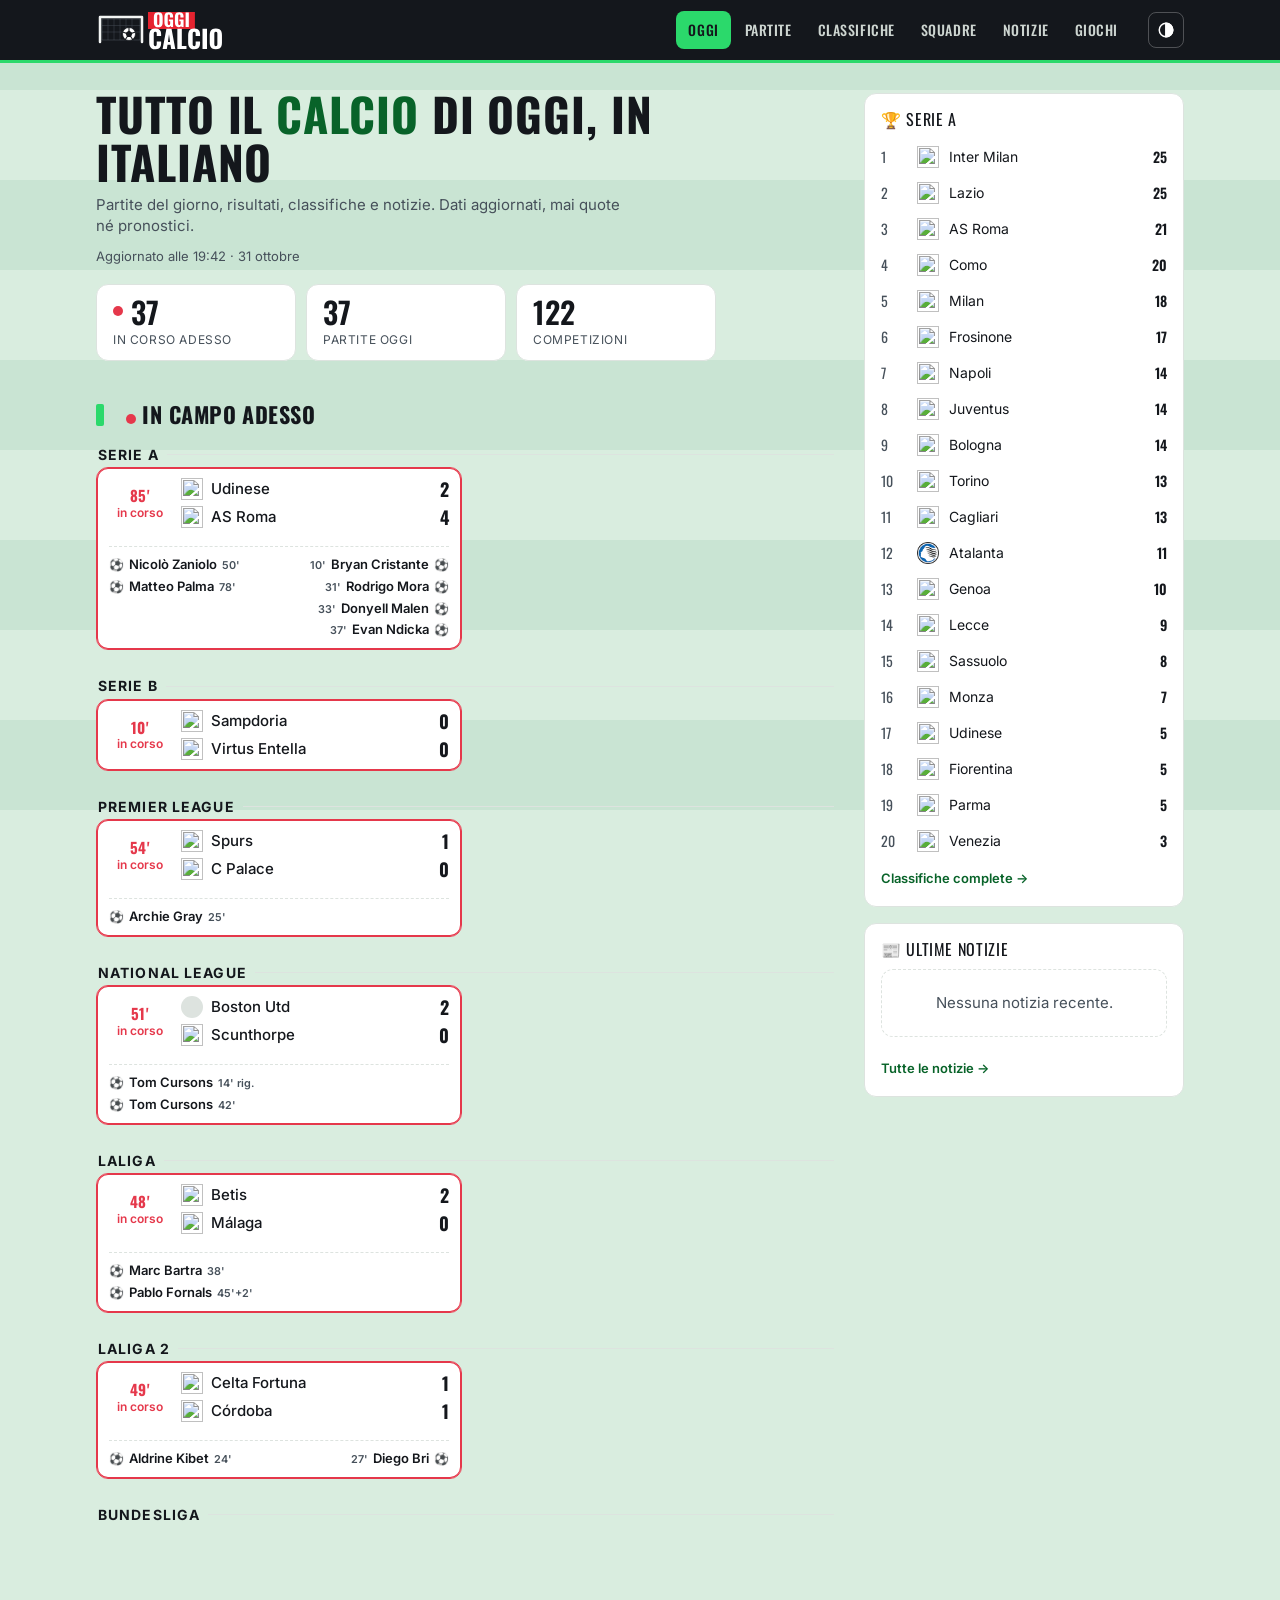
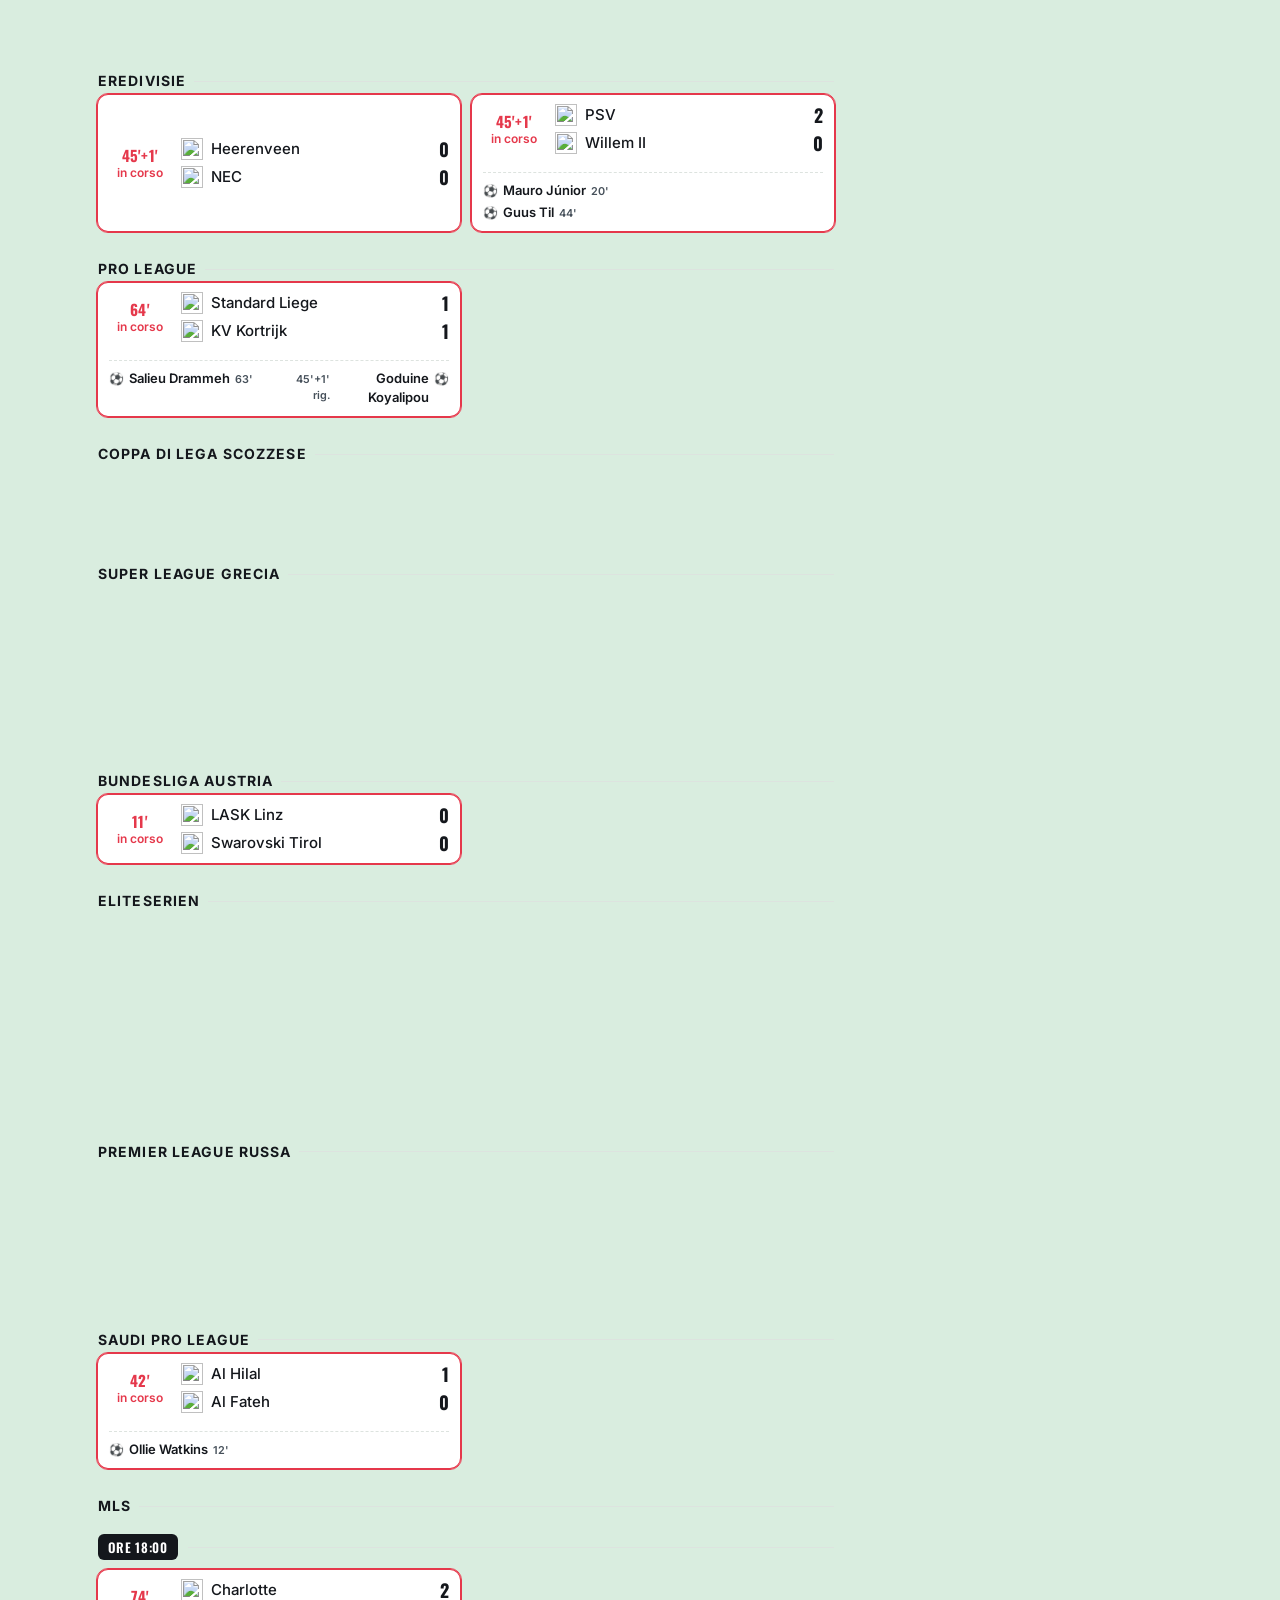
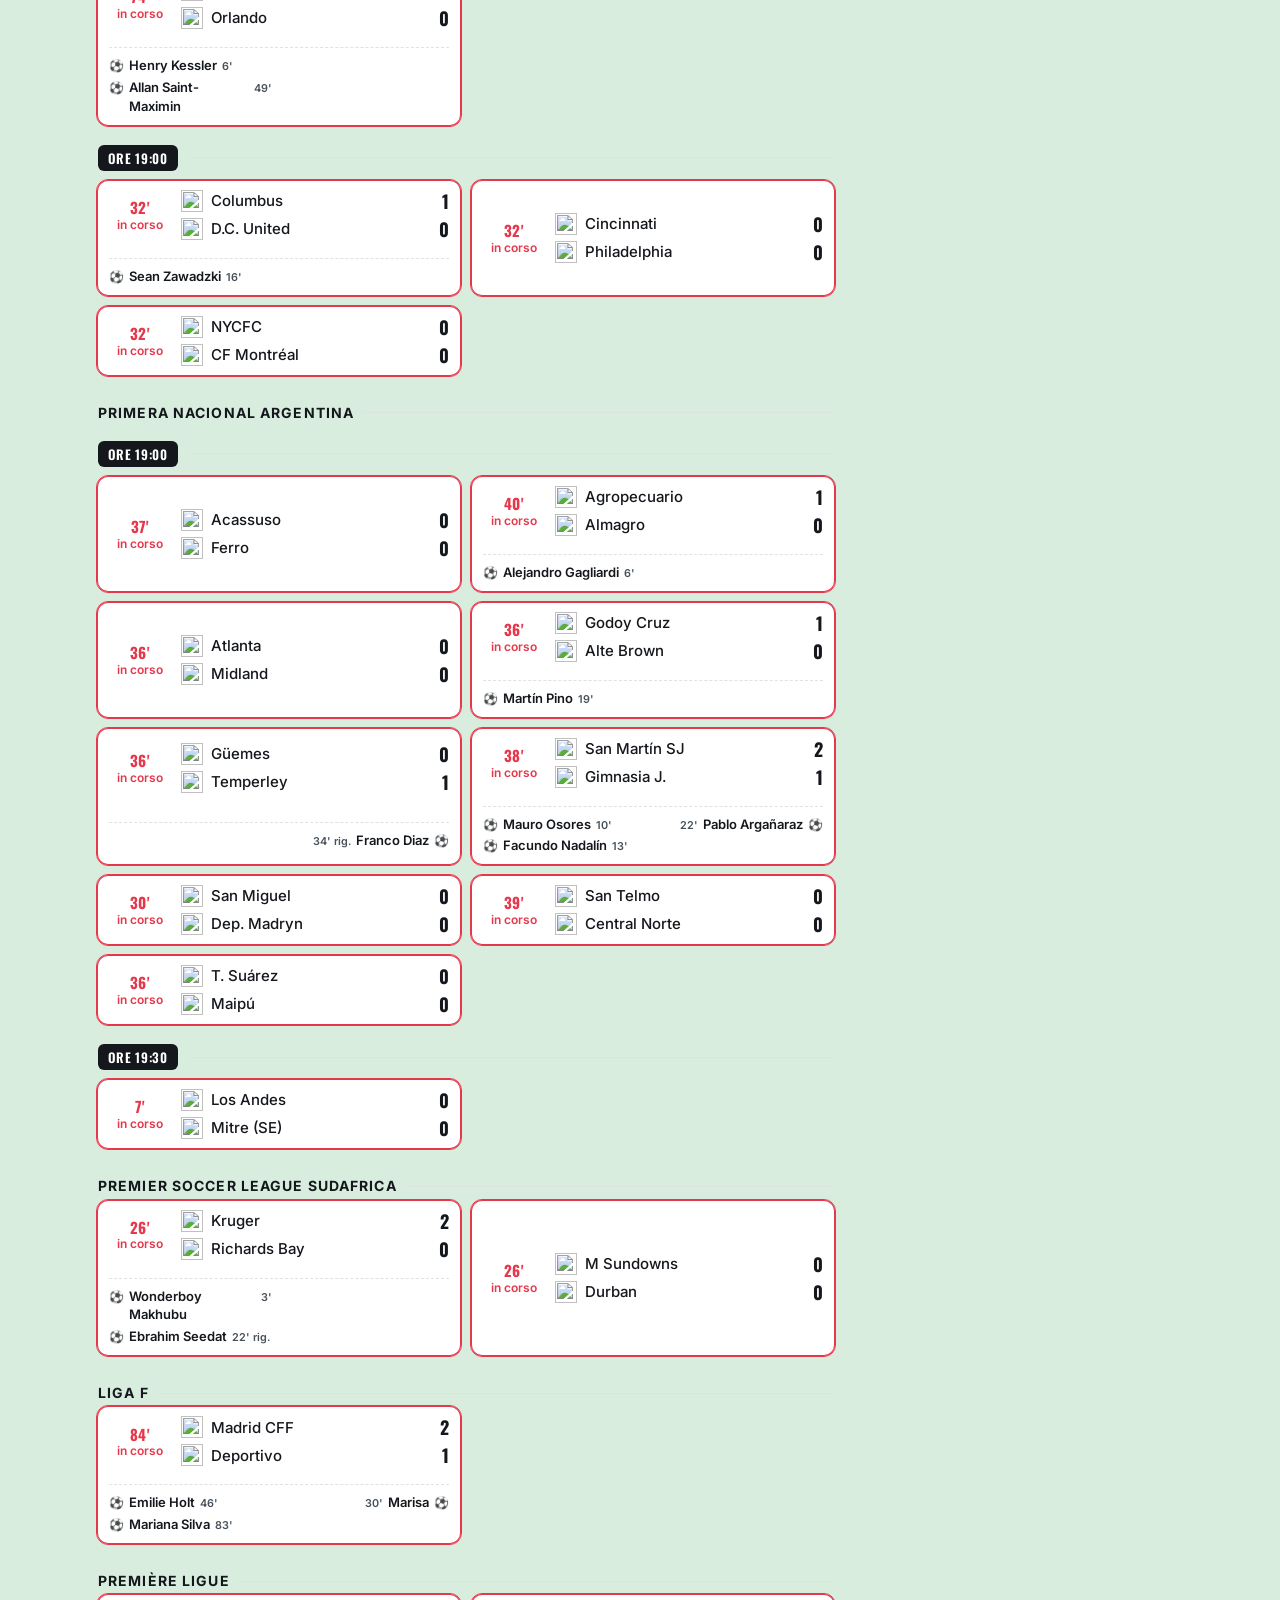
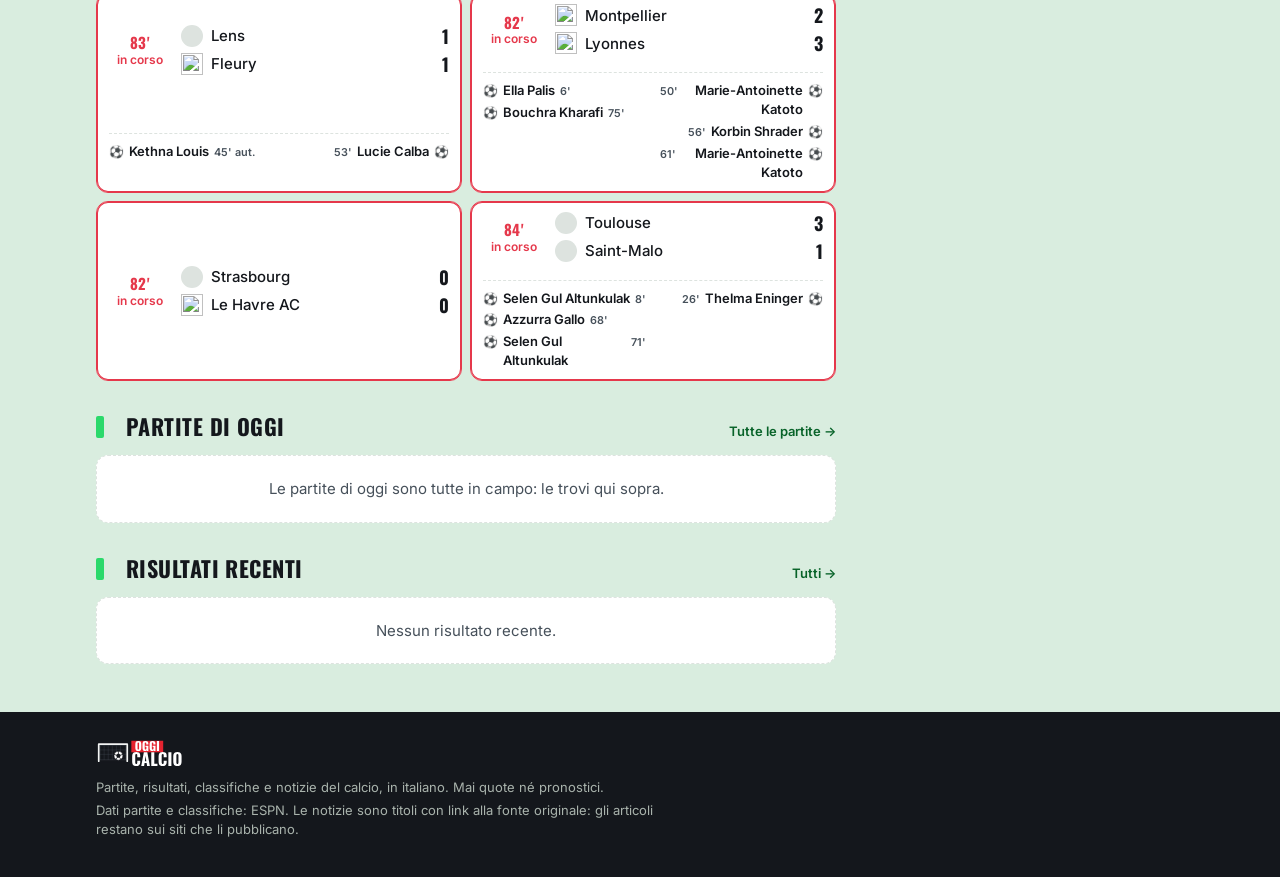
==== commit 128d4e3e: "Notizie: ricerca, filtro per fonte, giorni, notizia in evidenza, orario relativo, 'mostra altre' e f" ====
--- a/index.html
+++ b/index.html
@@ -23,7 +23,7 @@
 <link rel="preconnect" href="https://fonts.googleapis.com">
 <link rel="preconnect" href="https://fonts.gstatic.com" crossorigin>
 <link href="https://fonts.googleapis.com/css2?family=Oswald:wght@500;600;700&family=Inter:wght@400;500;600;700&display=swap" rel="stylesheet">
-<link rel="stylesheet" href="css/style.css?v=19">
+<link rel="stylesheet" href="css/style.css?v=22">
 <script>try{var t=localStorage.getItem("tema");if(t!=="chiaro"&&t!=="scuro")t=matchMedia("(prefers-color-scheme: dark)").matches?"scuro":"chiaro";document.documentElement.dataset.tema=t}catch(e){document.documentElement.dataset.tema="chiaro"}</script>
 </head>
 <body>
@@ -64,6 +64,6 @@
 </div>
 </main>
 <footer id="site-footer" class="site-footer"></footer>
-<script type="module" src="js/home.js?v=19"></script>
+<script type="module" src="js/home.js?v=21"></script>
 </body>
 </html>
--- a/css/style.css
+++ b/css/style.css
@@ -391,3 +391,24 @@
 .cal-giorni button.pt:not(.sel)::after { content: ""; position: absolute; bottom: 4px; left: 50%; width: 4px; height: 4px; margin-left: -2px; border-radius: 50%; background: var(--accento); }
 .cal-nota { margin: 10px 0 0; font-size: 12px; color: var(--tenue); display: flex; align-items: center; gap: 6px; }
 .cal-nota i { width: 6px; height: 6px; border-radius: 50%; background: var(--accento); }
+
+.anno-riga { display: flex; gap: 10px; align-items: flex-end; flex-wrap: wrap; }
+.anno-campo { display: grid; gap: 4px; font-size: 12px; text-transform: uppercase; letter-spacing: .05em; color: var(--tenue); font-weight: 600; }
+.anno-campo input { width: 150px; height: 46px; border-radius: 12px; border: 2px solid var(--linea); background: var(--card); color: var(--testo); font: 700 22px var(--font-titoli, inherit); letter-spacing: .06em; padding: 0 14px; text-transform: none; }
+.anno-campo input:focus { outline: none; border-color: var(--accento); box-shadow: 0 0 0 4px rgba(46,160,67,.18); }
+
+.schede { display: flex; gap: 8px; margin: 6px 0 14px; flex-wrap: wrap; }
+
+/* Notizie: ricerca, fonti, giorni, in evidenza */
+.cerca-notizie { margin: 14px 0 0; }
+.cerca-notizie input { width: 100%; background: var(--card); color: inherit; border: 1px solid var(--linea); border-radius: var(--raggio); padding: 12px 14px; font: inherit; font-size: 15px; }
+.cerca-notizie input:focus { outline: 3px solid var(--accento); outline-offset: 1px; }
+.pill .n { opacity: .6; font-size: 12px; margin-left: 4px; }
+.filtri-fonti { margin-top: -4px; }
+.filtri-fonti .pill { font-size: 13px; padding: 4px 12px; }
+.giorno-notizie { font: 700 15px Oswald, sans-serif; letter-spacing: .06em; text-transform: uppercase; color: var(--tenue); margin: 18px 0 2px; }
+.notizia.in-evidenza { border-left: 5px solid var(--accento); padding: 16px 18px; }
+.notizia.in-evidenza b { font-size: 20px; line-height: 1.25; }
+.tag-evid { display: inline-block; font: 700 12px Oswald, sans-serif; letter-spacing: .08em; text-transform: uppercase; background: var(--accento); color: var(--scuro); padding: 2px 10px; border-radius: 999px; margin-bottom: 8px; }
+.altre-notizie { justify-self: center; margin: 12px 0 4px; padding: 10px 22px; }
+.sr-only { position: absolute; width: 1px; height: 1px; overflow: hidden; clip: rect(0 0 0 0); white-space: nowrap; }
